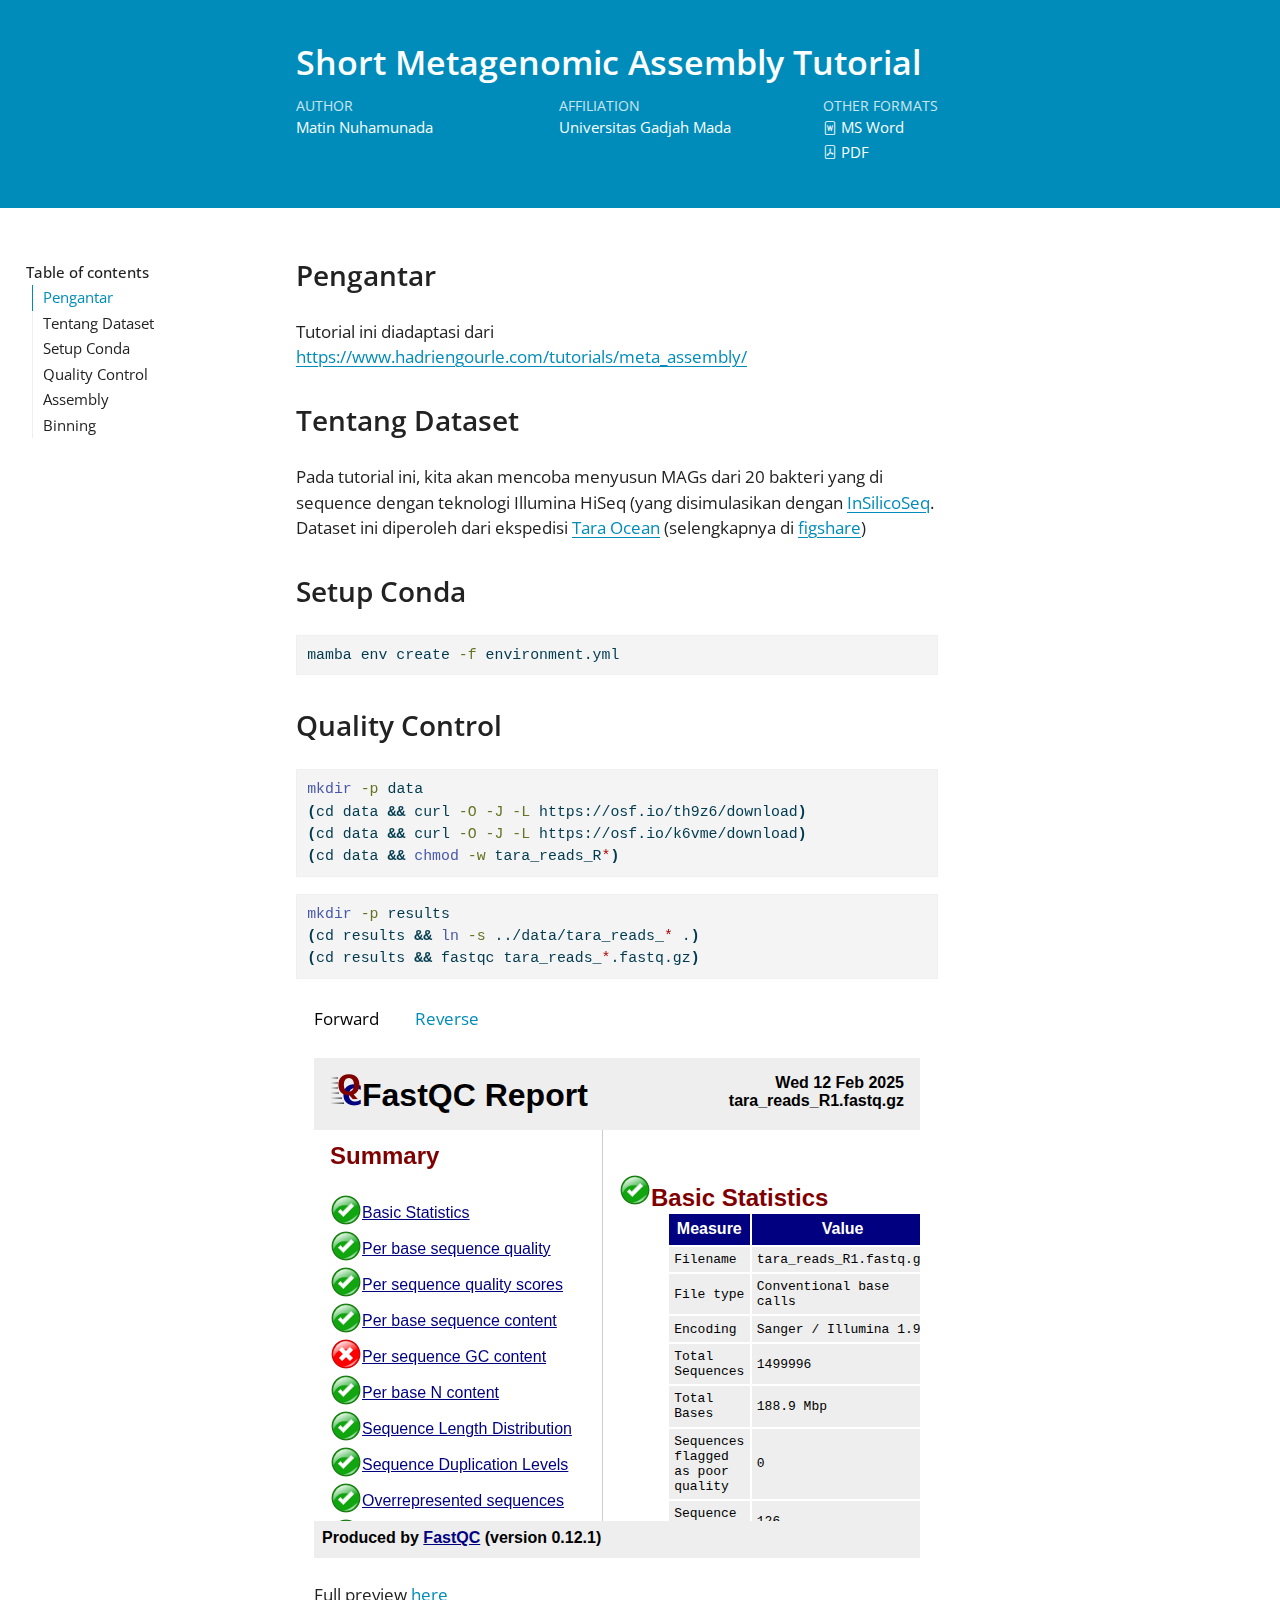
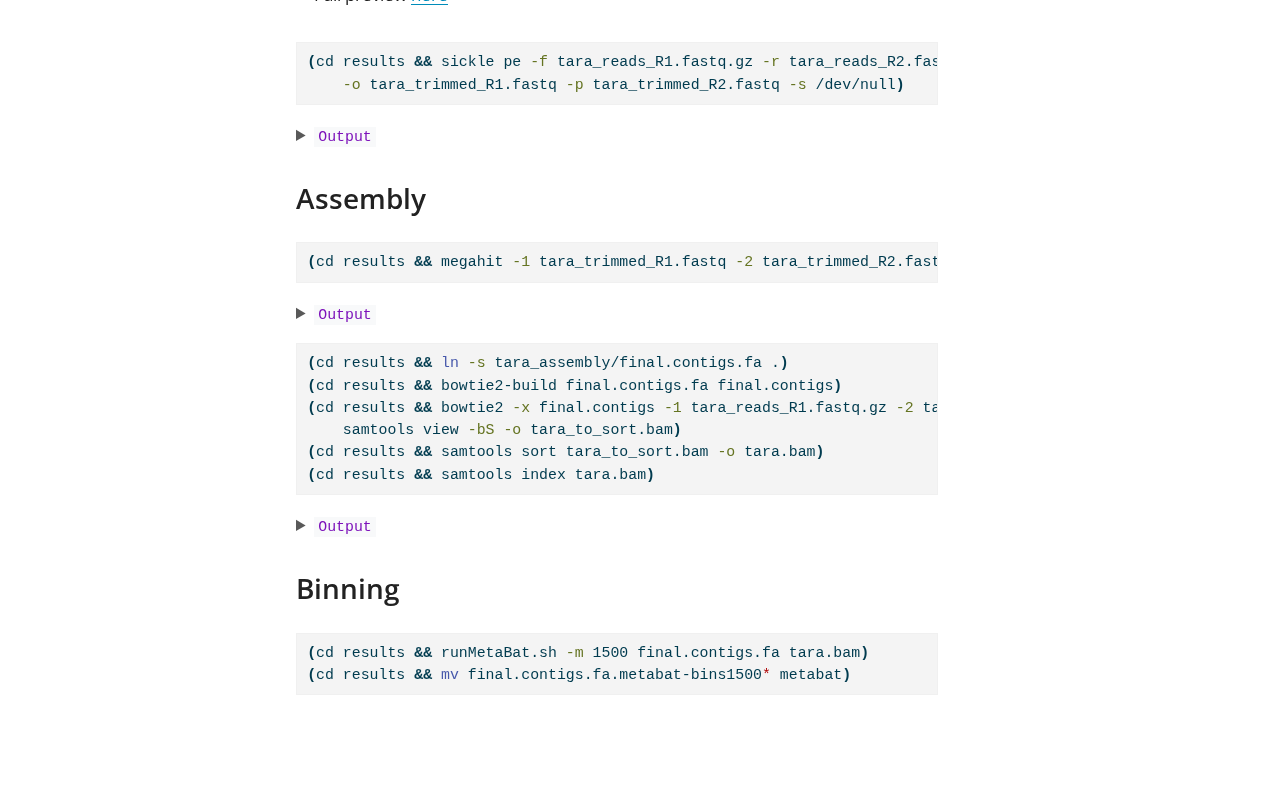
==== index.html @ b012da11 "Built site for gh-pages" ====
<!DOCTYPE html>
<html xmlns="http://www.w3.org/1999/xhtml" lang="en" xml:lang="en"><head>

<meta charset="utf-8">
<meta name="generator" content="quarto-1.6.40">

<meta name="viewport" content="width=device-width, initial-scale=1.0, user-scalable=yes">


<title>Short Metagenomic Assembly Tutorial</title>
<style>
code{white-space: pre-wrap;}
span.smallcaps{font-variant: small-caps;}
div.columns{display: flex; gap: min(4vw, 1.5em);}
div.column{flex: auto; overflow-x: auto;}
div.hanging-indent{margin-left: 1.5em; text-indent: -1.5em;}
ul.task-list{list-style: none;}
ul.task-list li input[type="checkbox"] {
  width: 0.8em;
  margin: 0 0.8em 0.2em -1em; /* quarto-specific, see https://github.com/quarto-dev/quarto-cli/issues/4556 */ 
  vertical-align: middle;
}
/* CSS for syntax highlighting */
pre > code.sourceCode { white-space: pre; position: relative; }
pre > code.sourceCode > span { line-height: 1.25; }
pre > code.sourceCode > span:empty { height: 1.2em; }
.sourceCode { overflow: visible; }
code.sourceCode > span { color: inherit; text-decoration: inherit; }
div.sourceCode { margin: 1em 0; }
pre.sourceCode { margin: 0; }
@media screen {
div.sourceCode { overflow: auto; }
}
@media print {
pre > code.sourceCode { white-space: pre-wrap; }
pre > code.sourceCode > span { display: inline-block; text-indent: -5em; padding-left: 5em; }
}
pre.numberSource code
  { counter-reset: source-line 0; }
pre.numberSource code > span
  { position: relative; left: -4em; counter-increment: source-line; }
pre.numberSource code > span > a:first-child::before
  { content: counter(source-line);
    position: relative; left: -1em; text-align: right; vertical-align: baseline;
    border: none; display: inline-block;
    -webkit-touch-callout: none; -webkit-user-select: none;
    -khtml-user-select: none; -moz-user-select: none;
    -ms-user-select: none; user-select: none;
    padding: 0 4px; width: 4em;
  }
pre.numberSource { margin-left: 3em;  padding-left: 4px; }
div.sourceCode
  {   }
@media screen {
pre > code.sourceCode > span > a:first-child::before { text-decoration: underline; }
}
</style>


<script src="site_libs/clipboard/clipboard.min.js"></script>
<script src="site_libs/quarto-html/quarto.js"></script>
<script src="site_libs/quarto-html/popper.min.js"></script>
<script src="site_libs/quarto-html/tippy.umd.min.js"></script>
<script src="site_libs/quarto-html/anchor.min.js"></script>
<link href="site_libs/quarto-html/tippy.css" rel="stylesheet">
<link href="site_libs/quarto-html/quarto-syntax-highlighting-549806ee2085284f45b00abea8c6df48.css" rel="stylesheet" id="quarto-text-highlighting-styles">
<script src="site_libs/bootstrap/bootstrap.min.js"></script>
<link href="site_libs/bootstrap/bootstrap-icons.css" rel="stylesheet">
<link href="site_libs/bootstrap/bootstrap-add225cfb01ed150e56605abbaad6ca1.min.css" rel="stylesheet" append-hash="true" id="quarto-bootstrap" data-mode="light">
<script async="" src="https://hypothes.is/embed.js"></script>
<script>
  window.document.addEventListener("DOMContentLoaded", function (_event) {
    document.body.classList.add('hypothesis-enabled');
  });
</script>


<meta name="citation_title" content="Short Metagenomic Assembly Tutorial">
<meta name="citation_author" content="Matin Nuhamunada">
<meta name="citation_language" content="en">
</head>

<body>

<header id="title-block-header" class="quarto-title-block default toc-left page-columns page-full">
  <div class="quarto-title-banner page-columns page-full">
    <div class="quarto-title column-body">
      <h1 class="title">Short Metagenomic Assembly Tutorial</h1>
          </div>

    
    <div class="quarto-title-meta-container">
      <div class="quarto-title-meta-column-start">
            <div class="quarto-title-meta-author">
          <div class="quarto-title-meta-heading">Author</div>
          <div class="quarto-title-meta-heading">Affiliation</div>
          
                <div class="quarto-title-meta-contents">
            <p class="author">Matin Nuhamunada </p>
          </div>
                <div class="quarto-title-meta-contents">
                    <p class="affiliation">
                        Universitas Gadjah Mada
                      </p>
                  </div>
                    </div>
        
        <div class="quarto-title-meta">

                      
          
                
              </div>
      </div>
      <div class="quarto-title-meta-column-end quarto-other-formats-target">
      <div class="quarto-alternate-formats"><div class="quarto-title-meta-heading">Other Formats</div><div class="quarto-title-meta-contents"><p><a href="index.docx"><i class="bi bi-file-word"></i>MS Word</a></p></div><div class="quarto-title-meta-contents"><p><a href="index.pdf"><i class="bi bi-file-pdf"></i>PDF</a></p></div></div></div>
    </div>



    <div class="quarto-other-links-text-target">
    </div>  </div>
</header><div id="quarto-content" class="page-columns page-rows-contents page-layout-article toc-left">
<div id="quarto-sidebar-toc-left" class="sidebar toc-left">
  <nav id="TOC" role="doc-toc" class="toc-active">
    <h2 id="toc-title">Table of contents</h2>
   
  <ul>
  <li><a href="#pengantar" id="toc-pengantar" class="nav-link active" data-scroll-target="#pengantar">Pengantar</a></li>
  <li><a href="#tentang-dataset" id="toc-tentang-dataset" class="nav-link" data-scroll-target="#tentang-dataset">Tentang Dataset</a></li>
  <li><a href="#setup-conda" id="toc-setup-conda" class="nav-link" data-scroll-target="#setup-conda">Setup Conda</a></li>
  <li><a href="#quality-control" id="toc-quality-control" class="nav-link" data-scroll-target="#quality-control">Quality Control</a></li>
  <li><a href="#assembly" id="toc-assembly" class="nav-link" data-scroll-target="#assembly">Assembly</a></li>
  <li><a href="#binning" id="toc-binning" class="nav-link" data-scroll-target="#binning">Binning</a></li>
  </ul>
</nav>
</div>
<div id="quarto-margin-sidebar" class="sidebar margin-sidebar zindex-bottom">
</div>
<main class="content quarto-banner-title-block" id="quarto-document-content">



  


<section id="pengantar" class="level2">
<h2 class="anchored" data-anchor-id="pengantar">Pengantar</h2>
<p>Tutorial ini diadaptasi dari <a href="https://www.hadriengourle.com/tutorials/meta_assembly/">https://www.hadriengourle.com/tutorials/meta_assembly/</a></p>
</section>
<section id="tentang-dataset" class="level2">
<h2 class="anchored" data-anchor-id="tentang-dataset">Tentang Dataset</h2>
<p>Pada tutorial ini, kita akan mencoba menyusun MAGs dari 20 bakteri yang di sequence dengan teknologi Illumina HiSeq (yang disimulasikan dengan <a href="http://insilicoseq.readthedocs.io/">InSilicoSeq</a>. Dataset ini diperoleh dari ekspedisi <a href="http://ocean-microbiome.embl.de/companion.html">Tara Ocean</a> (selengkapnya di <a href="https://figshare.com/articles/TARA-NON-REDUNDANT-MAGs/4902923/1">figshare</a>)</p>
</section>
<section id="setup-conda" class="level2">
<h2 class="anchored" data-anchor-id="setup-conda">Setup Conda</h2>
<div class="sourceCode" id="cb1"><pre class="sourceCode bash code-with-copy"><code class="sourceCode bash"><span id="cb1-1"><a href="#cb1-1" aria-hidden="true" tabindex="-1"></a><span class="ex">mamba</span> env create <span class="at">-f</span> environment.yml</span></code><button title="Copy to Clipboard" class="code-copy-button"><i class="bi"></i></button></pre></div>
</section>
<section id="quality-control" class="level2">
<h2 class="anchored" data-anchor-id="quality-control">Quality Control</h2>
<div class="sourceCode" id="cb2"><pre class="sourceCode bash code-with-copy"><code class="sourceCode bash"><span id="cb2-1"><a href="#cb2-1" aria-hidden="true" tabindex="-1"></a><span class="fu">mkdir</span> <span class="at">-p</span> data</span>
<span id="cb2-2"><a href="#cb2-2" aria-hidden="true" tabindex="-1"></a><span class="kw">(</span><span class="bu">cd</span> data <span class="kw">&amp;&amp;</span> <span class="ex">curl</span> <span class="at">-O</span> <span class="at">-J</span> <span class="at">-L</span> https://osf.io/th9z6/download<span class="kw">)</span></span>
<span id="cb2-3"><a href="#cb2-3" aria-hidden="true" tabindex="-1"></a><span class="kw">(</span><span class="bu">cd</span> data <span class="kw">&amp;&amp;</span> <span class="ex">curl</span> <span class="at">-O</span> <span class="at">-J</span> <span class="at">-L</span> https://osf.io/k6vme/download<span class="kw">)</span></span>
<span id="cb2-4"><a href="#cb2-4" aria-hidden="true" tabindex="-1"></a><span class="kw">(</span><span class="bu">cd</span> data <span class="kw">&amp;&amp;</span> <span class="fu">chmod</span> <span class="at">-w</span> tara_reads_R<span class="pp">*</span><span class="kw">)</span></span></code><button title="Copy to Clipboard" class="code-copy-button"><i class="bi"></i></button></pre></div>
<div class="sourceCode" id="cb3"><pre class="sourceCode bash code-with-copy"><code class="sourceCode bash"><span id="cb3-1"><a href="#cb3-1" aria-hidden="true" tabindex="-1"></a><span class="fu">mkdir</span> <span class="at">-p</span> results</span>
<span id="cb3-2"><a href="#cb3-2" aria-hidden="true" tabindex="-1"></a><span class="kw">(</span><span class="bu">cd</span> results <span class="kw">&amp;&amp;</span> <span class="fu">ln</span> <span class="at">-s</span> ../data/tara_reads_<span class="pp">*</span> .<span class="kw">)</span></span>
<span id="cb3-3"><a href="#cb3-3" aria-hidden="true" tabindex="-1"></a><span class="kw">(</span><span class="bu">cd</span> results <span class="kw">&amp;&amp;</span> <span class="ex">fastqc</span> tara_reads_<span class="pp">*</span>.fastq.gz<span class="kw">)</span></span></code><button title="Copy to Clipboard" class="code-copy-button"><i class="bi"></i></button></pre></div>
<div class="tabset-margin-container"></div><div class="panel-tabset">
<ul class="nav nav-tabs" role="tablist"><li class="nav-item" role="presentation"><a class="nav-link active" id="tabset-1-1-tab" data-bs-toggle="tab" data-bs-target="#tabset-1-1" role="tab" aria-controls="tabset-1-1" aria-selected="true" href="">Forward</a></li><li class="nav-item" role="presentation"><a class="nav-link" id="tabset-1-2-tab" data-bs-toggle="tab" data-bs-target="#tabset-1-2" role="tab" aria-controls="tabset-1-2" aria-selected="false" href="">Reverse</a></li></ul>
<div class="tab-content">
<div id="tabset-1-1" class="tab-pane active" role="tabpanel" aria-labelledby="tabset-1-1-tab">
<iframe src="results/tara_reads_R1_fastqc.html" width="100%" height="500px">
</iframe>
<p>Full preview <a href="results/tara_reads_R1_fastqc.html" target="_blank">here</a></p>
</div>
<div id="tabset-1-2" class="tab-pane" role="tabpanel" aria-labelledby="tabset-1-2-tab">
<iframe src="results/tara_reads_R2_fastqc.html" width="100%" height="500px">
</iframe>
<p>Full preview <a href="results/tara_reads_R2_fastqc.html" target="_blank">here</a></p>
</div>
</div>
</div>
<div class="sourceCode" id="cb4"><pre class="sourceCode bash code-with-copy"><code class="sourceCode bash"><span id="cb4-1"><a href="#cb4-1" aria-hidden="true" tabindex="-1"></a><span class="kw">(</span><span class="bu">cd</span> results <span class="kw">&amp;&amp;</span> <span class="ex">sickle</span> pe <span class="at">-f</span> tara_reads_R1.fastq.gz <span class="at">-r</span> tara_reads_R2.fastq.gz <span class="at">-t</span> sanger <span class="dt">\</span></span>
<span id="cb4-2"><a href="#cb4-2" aria-hidden="true" tabindex="-1"></a>    <span class="at">-o</span> tara_trimmed_R1.fastq <span class="at">-p</span> tara_trimmed_R2.fastq <span class="at">-s</span> /dev/null<span class="kw">)</span></span></code><button title="Copy to Clipboard" class="code-copy-button"><i class="bi"></i></button></pre></div>
<details>
<summary>
<code>Output</code>
</summary>
<div class="sourceCode" id="cb5"><pre class="sourceCode bash code-with-copy"><code class="sourceCode bash"><span id="cb5-1"><a href="#cb5-1" aria-hidden="true" tabindex="-1"></a><span class="ex">FastQ</span> paired records kept: 2995072 <span class="er">(</span><span class="ex">1497536</span> pairs<span class="kw">)</span></span>
<span id="cb5-2"><a href="#cb5-2" aria-hidden="true" tabindex="-1"></a><span class="ex">FastQ</span> single records kept: 2460 <span class="er">(</span><span class="ex">from</span> PE1: 2366, from PE2: 94<span class="kw">)</span></span>
<span id="cb5-3"><a href="#cb5-3" aria-hidden="true" tabindex="-1"></a><span class="ex">FastQ</span> paired records discarded: 0 <span class="er">(</span><span class="ex">0</span> pairs<span class="kw">)</span></span>
<span id="cb5-4"><a href="#cb5-4" aria-hidden="true" tabindex="-1"></a><span class="ex">FastQ</span> single records discarded: 2460 <span class="er">(</span><span class="ex">from</span> PE1: 94, from PE2: 2366<span class="kw">)</span></span></code><button title="Copy to Clipboard" class="code-copy-button"><i class="bi"></i></button></pre></div>
</details>
</section>
<section id="assembly" class="level2">
<h2 class="anchored" data-anchor-id="assembly">Assembly</h2>
<div class="sourceCode" id="cb6"><pre class="sourceCode bash code-with-copy"><code class="sourceCode bash"><span id="cb6-1"><a href="#cb6-1" aria-hidden="true" tabindex="-1"></a><span class="kw">(</span><span class="bu">cd</span> results <span class="kw">&amp;&amp;</span> <span class="ex">megahit</span> <span class="at">-1</span> tara_trimmed_R1.fastq <span class="at">-2</span> tara_trimmed_R2.fastq <span class="at">-o</span> tara_assembly<span class="kw">)</span></span></code><button title="Copy to Clipboard" class="code-copy-button"><i class="bi"></i></button></pre></div>
<details>
<summary>
<code>Output</code>
</summary>
<div class="sourceCode" id="cb7"><pre class="sourceCode bash code-with-copy"><code class="sourceCode bash"><span id="cb7-1"><a href="#cb7-1" aria-hidden="true" tabindex="-1"></a><span class="ex">2025-02-12</span> 22:45:50 <span class="at">-</span> MEGAHIT v1.2.9</span>
<span id="cb7-2"><a href="#cb7-2" aria-hidden="true" tabindex="-1"></a><span class="ex">2025-02-12</span> 22:45:50 <span class="at">-</span> Using megahit_core with POPCNT and BMI2 support</span>
<span id="cb7-3"><a href="#cb7-3" aria-hidden="true" tabindex="-1"></a><span class="ex">2025-02-12</span> 22:45:50 <span class="at">-</span> Convert reads to binary library</span>
<span id="cb7-4"><a href="#cb7-4" aria-hidden="true" tabindex="-1"></a><span class="ex">2025-02-12</span> 22:45:51 <span class="at">-</span> b<span class="st">'INFO  sequence/io/sequence_lib.cpp  :   75 - Lib 0 (/home/matinnu/courses/short_read_metagenomics_tutorial/results/tara_trimmed_R1.fastq,/home/matinnu/courses/short_read_metagenomics_tutorial/results/tara_trimmed_R2.fastq): pe, 2995072 reads, 126 max length'</span></span>
<span id="cb7-5"><a href="#cb7-5" aria-hidden="true" tabindex="-1"></a><span class="ex">2025-02-12</span> 22:45:51 <span class="at">-</span> b<span class="st">'INFO  utils/utils.h                 :  152 - Real: 1.0162\tuser: 0.7983\tsys: 0.3193\tmaxrss: 184692'</span></span>
<span id="cb7-6"><a href="#cb7-6" aria-hidden="true" tabindex="-1"></a><span class="ex">2025-02-12</span> 22:45:51 <span class="at">-</span> k-max reset to: 141 </span>
<span id="cb7-7"><a href="#cb7-7" aria-hidden="true" tabindex="-1"></a><span class="ex">2025-02-12</span> 22:45:51 <span class="at">-</span> Start assembly. Number of CPU threads 22 </span>
<span id="cb7-8"><a href="#cb7-8" aria-hidden="true" tabindex="-1"></a><span class="ex">2025-02-12</span> 22:45:51 <span class="at">-</span> k list: 21,29,39,59,79,99,119,141 </span>
<span id="cb7-9"><a href="#cb7-9" aria-hidden="true" tabindex="-1"></a><span class="ex">2025-02-12</span> 22:45:51 <span class="at">-</span> Memory used: 15093769420</span>
<span id="cb7-10"><a href="#cb7-10" aria-hidden="true" tabindex="-1"></a><span class="ex">2025-02-12</span> 22:45:51 <span class="at">-</span> Extract solid <span class="er">(</span><span class="ex">k+1</span><span class="kw">)</span><span class="ex">-mers</span> for k = 21 </span>
<span id="cb7-11"><a href="#cb7-11" aria-hidden="true" tabindex="-1"></a><span class="ex">2025-02-12</span> 22:46:11 <span class="at">-</span> Build graph for k = 21 </span>
<span id="cb7-12"><a href="#cb7-12" aria-hidden="true" tabindex="-1"></a><span class="ex">2025-02-12</span> 22:46:17 <span class="at">-</span> Assemble contigs from SdBG for k = 21</span>
<span id="cb7-13"><a href="#cb7-13" aria-hidden="true" tabindex="-1"></a><span class="ex">2025-02-12</span> 22:46:35 <span class="at">-</span> Local assembly for k = 21</span>
<span id="cb7-14"><a href="#cb7-14" aria-hidden="true" tabindex="-1"></a><span class="ex">2025-02-12</span> 22:46:53 <span class="at">-</span> Extract iterative edges from k = 21 to 29 </span>
<span id="cb7-15"><a href="#cb7-15" aria-hidden="true" tabindex="-1"></a><span class="ex">2025-02-12</span> 22:46:55 <span class="at">-</span> Build graph for k = 29 </span>
<span id="cb7-16"><a href="#cb7-16" aria-hidden="true" tabindex="-1"></a><span class="ex">2025-02-12</span> 22:46:59 <span class="at">-</span> Assemble contigs from SdBG for k = 29</span>
<span id="cb7-17"><a href="#cb7-17" aria-hidden="true" tabindex="-1"></a><span class="ex">2025-02-12</span> 22:47:17 <span class="at">-</span> Local assembly for k = 29</span>
<span id="cb7-18"><a href="#cb7-18" aria-hidden="true" tabindex="-1"></a><span class="ex">2025-02-12</span> 22:47:30 <span class="at">-</span> Extract iterative edges from k = 29 to 39 </span>
<span id="cb7-19"><a href="#cb7-19" aria-hidden="true" tabindex="-1"></a><span class="ex">2025-02-12</span> 22:47:32 <span class="at">-</span> Build graph for k = 39 </span>
<span id="cb7-20"><a href="#cb7-20" aria-hidden="true" tabindex="-1"></a><span class="ex">2025-02-12</span> 22:47:36 <span class="at">-</span> Assemble contigs from SdBG for k = 39</span>
<span id="cb7-21"><a href="#cb7-21" aria-hidden="true" tabindex="-1"></a><span class="ex">2025-02-12</span> 22:47:55 <span class="at">-</span> Local assembly for k = 39</span>
<span id="cb7-22"><a href="#cb7-22" aria-hidden="true" tabindex="-1"></a><span class="ex">2025-02-12</span> 22:48:14 <span class="at">-</span> Extract iterative edges from k = 39 to 59 </span>
<span id="cb7-23"><a href="#cb7-23" aria-hidden="true" tabindex="-1"></a><span class="ex">2025-02-12</span> 22:48:17 <span class="at">-</span> Build graph for k = 59 </span>
<span id="cb7-24"><a href="#cb7-24" aria-hidden="true" tabindex="-1"></a><span class="ex">2025-02-12</span> 22:48:22 <span class="at">-</span> Assemble contigs from SdBG for k = 59</span>
<span id="cb7-25"><a href="#cb7-25" aria-hidden="true" tabindex="-1"></a><span class="ex">2025-02-12</span> 22:48:40 <span class="at">-</span> Local assembly for k = 59</span>
<span id="cb7-26"><a href="#cb7-26" aria-hidden="true" tabindex="-1"></a><span class="ex">2025-02-12</span> 22:49:03 <span class="at">-</span> Extract iterative edges from k = 59 to 79 </span>
<span id="cb7-27"><a href="#cb7-27" aria-hidden="true" tabindex="-1"></a><span class="ex">2025-02-12</span> 22:49:05 <span class="at">-</span> Build graph for k = 79 </span>
<span id="cb7-28"><a href="#cb7-28" aria-hidden="true" tabindex="-1"></a><span class="ex">2025-02-12</span> 22:49:09 <span class="at">-</span> Assemble contigs from SdBG for k = 79</span>
<span id="cb7-29"><a href="#cb7-29" aria-hidden="true" tabindex="-1"></a><span class="ex">2025-02-12</span> 22:49:28 <span class="at">-</span> Local assembly for k = 79</span>
<span id="cb7-30"><a href="#cb7-30" aria-hidden="true" tabindex="-1"></a><span class="ex">2025-02-12</span> 22:49:50 <span class="at">-</span> Extract iterative edges from k = 79 to 99 </span>
<span id="cb7-31"><a href="#cb7-31" aria-hidden="true" tabindex="-1"></a><span class="ex">2025-02-12</span> 22:49:52 <span class="at">-</span> Build graph for k = 99 </span>
<span id="cb7-32"><a href="#cb7-32" aria-hidden="true" tabindex="-1"></a><span class="ex">2025-02-12</span> 22:49:56 <span class="at">-</span> Assemble contigs from SdBG for k = 99</span>
<span id="cb7-33"><a href="#cb7-33" aria-hidden="true" tabindex="-1"></a><span class="ex">2025-02-12</span> 22:50:15 <span class="at">-</span> Local assembly for k = 99</span>
<span id="cb7-34"><a href="#cb7-34" aria-hidden="true" tabindex="-1"></a><span class="ex">2025-02-12</span> 22:50:42 <span class="at">-</span> Extract iterative edges from k = 99 to 119 </span>
<span id="cb7-35"><a href="#cb7-35" aria-hidden="true" tabindex="-1"></a><span class="ex">2025-02-12</span> 22:50:44 <span class="at">-</span> Build graph for k = 119 </span>
<span id="cb7-36"><a href="#cb7-36" aria-hidden="true" tabindex="-1"></a><span class="ex">2025-02-12</span> 22:50:48 <span class="at">-</span> Assemble contigs from SdBG for k = 119</span>
<span id="cb7-37"><a href="#cb7-37" aria-hidden="true" tabindex="-1"></a><span class="ex">2025-02-12</span> 22:51:09 <span class="at">-</span> Local assembly for k = 119</span>
<span id="cb7-38"><a href="#cb7-38" aria-hidden="true" tabindex="-1"></a><span class="ex">2025-02-12</span> 22:51:30 <span class="at">-</span> Extract iterative edges from k = 119 to 141 </span>
<span id="cb7-39"><a href="#cb7-39" aria-hidden="true" tabindex="-1"></a><span class="ex">2025-02-12</span> 22:51:30 <span class="at">-</span> Build graph for k = 141 </span>
<span id="cb7-40"><a href="#cb7-40" aria-hidden="true" tabindex="-1"></a><span class="ex">2025-02-12</span> 22:51:34 <span class="at">-</span> Assemble contigs from SdBG for k = 141</span>
<span id="cb7-41"><a href="#cb7-41" aria-hidden="true" tabindex="-1"></a><span class="ex">2025-02-12</span> 22:51:49 <span class="at">-</span> Merging to output final contigs </span>
<span id="cb7-42"><a href="#cb7-42" aria-hidden="true" tabindex="-1"></a><span class="ex">2025-02-12</span> 22:51:49 <span class="at">-</span> 5826 contigs, total 23054620 bp, min 215 bp, max 2448145 bp, avg 3957 bp, N50 21953 bp</span>
<span id="cb7-43"><a href="#cb7-43" aria-hidden="true" tabindex="-1"></a><span class="ex">2025-02-12</span> 22:51:49 <span class="at">-</span> ALL DONE. Time elapsed: 35</span></code><button title="Copy to Clipboard" class="code-copy-button"><i class="bi"></i></button></pre></div>
</details>
<div class="sourceCode" id="cb8"><pre class="sourceCode bash code-with-copy"><code class="sourceCode bash"><span id="cb8-1"><a href="#cb8-1" aria-hidden="true" tabindex="-1"></a><span class="kw">(</span><span class="bu">cd</span> results <span class="kw">&amp;&amp;</span> <span class="fu">ln</span> <span class="at">-s</span> tara_assembly/final.contigs.fa .<span class="kw">)</span></span>
<span id="cb8-2"><a href="#cb8-2" aria-hidden="true" tabindex="-1"></a><span class="kw">(</span><span class="bu">cd</span> results <span class="kw">&amp;&amp;</span> <span class="ex">bowtie2-build</span> final.contigs.fa final.contigs<span class="kw">)</span></span>
<span id="cb8-3"><a href="#cb8-3" aria-hidden="true" tabindex="-1"></a><span class="kw">(</span><span class="bu">cd</span> results <span class="kw">&amp;&amp;</span> <span class="ex">bowtie2</span> <span class="at">-x</span> final.contigs <span class="at">-1</span> tara_reads_R1.fastq.gz <span class="at">-2</span> tara_reads_R2.fastq.gz <span class="kw">|</span> <span class="dt">\</span></span>
<span id="cb8-4"><a href="#cb8-4" aria-hidden="true" tabindex="-1"></a>    <span class="ex">samtools</span> view <span class="at">-bS</span> <span class="at">-o</span> tara_to_sort.bam<span class="kw">)</span></span>
<span id="cb8-5"><a href="#cb8-5" aria-hidden="true" tabindex="-1"></a><span class="kw">(</span><span class="bu">cd</span> results <span class="kw">&amp;&amp;</span> <span class="ex">samtools</span> sort tara_to_sort.bam <span class="at">-o</span> tara.bam<span class="kw">)</span></span>
<span id="cb8-6"><a href="#cb8-6" aria-hidden="true" tabindex="-1"></a><span class="kw">(</span><span class="bu">cd</span> results <span class="kw">&amp;&amp;</span> <span class="ex">samtools</span> index tara.bam<span class="kw">)</span></span></code><button title="Copy to Clipboard" class="code-copy-button"><i class="bi"></i></button></pre></div>
<details>
<summary>
<code>Output</code>
</summary>
<div class="sourceCode" id="cb9"><pre class="sourceCode bash code-with-copy"><code class="sourceCode bash"><span id="cb9-1"><a href="#cb9-1" aria-hidden="true" tabindex="-1"></a><span class="ex">Settings:</span></span>
<span id="cb9-2"><a href="#cb9-2" aria-hidden="true" tabindex="-1"></a>  <span class="ex">Output</span> files: <span class="st">"final.contigs.*.bt2"</span></span>
<span id="cb9-3"><a href="#cb9-3" aria-hidden="true" tabindex="-1"></a>  <span class="ex">Line</span> rate: 6 <span class="er">(</span><span class="ex">line</span> is 64 bytes<span class="kw">)</span></span>
<span id="cb9-4"><a href="#cb9-4" aria-hidden="true" tabindex="-1"></a>  <span class="ex">Lines</span> per side: 1 <span class="er">(</span><span class="ex">side</span> is 64 bytes<span class="kw">)</span></span>
<span id="cb9-5"><a href="#cb9-5" aria-hidden="true" tabindex="-1"></a>  <span class="ex">Offset</span> rate: 4 <span class="er">(</span><span class="ex">one</span> in 16<span class="kw">)</span></span>
<span id="cb9-6"><a href="#cb9-6" aria-hidden="true" tabindex="-1"></a>  <span class="ex">FTable</span> chars: 10</span>
<span id="cb9-7"><a href="#cb9-7" aria-hidden="true" tabindex="-1"></a>  <span class="ex">Strings:</span> unpacked</span>
<span id="cb9-8"><a href="#cb9-8" aria-hidden="true" tabindex="-1"></a>  <span class="ex">Max</span> bucket size: default</span>
<span id="cb9-9"><a href="#cb9-9" aria-hidden="true" tabindex="-1"></a>  <span class="ex">Max</span> bucket size, sqrt multiplier: default</span>
<span id="cb9-10"><a href="#cb9-10" aria-hidden="true" tabindex="-1"></a>  <span class="ex">Max</span> bucket size, len divisor: 4</span>
<span id="cb9-11"><a href="#cb9-11" aria-hidden="true" tabindex="-1"></a>  <span class="ex">Difference-cover</span> sample period: 1024</span>
<span id="cb9-12"><a href="#cb9-12" aria-hidden="true" tabindex="-1"></a>  <span class="ex">Endianness:</span> little</span>
<span id="cb9-13"><a href="#cb9-13" aria-hidden="true" tabindex="-1"></a>  <span class="ex">Actual</span> local endianness: little</span>
<span id="cb9-14"><a href="#cb9-14" aria-hidden="true" tabindex="-1"></a>  <span class="ex">Sanity</span> checking: disabled</span>
<span id="cb9-15"><a href="#cb9-15" aria-hidden="true" tabindex="-1"></a>  <span class="ex">Assertions:</span> disabled</span>
<span id="cb9-16"><a href="#cb9-16" aria-hidden="true" tabindex="-1"></a>  <span class="ex">Random</span> seed: 0</span>
<span id="cb9-17"><a href="#cb9-17" aria-hidden="true" tabindex="-1"></a>  <span class="ex">Sizeofs:</span> void<span class="pp">*</span>:8, int:4, long:8, size_t:8</span>
<span id="cb9-18"><a href="#cb9-18" aria-hidden="true" tabindex="-1"></a><span class="ex">Input</span> files DNA, FASTA:</span>
<span id="cb9-19"><a href="#cb9-19" aria-hidden="true" tabindex="-1"></a>  <span class="ex">final.contigs.fa</span></span>
<span id="cb9-20"><a href="#cb9-20" aria-hidden="true" tabindex="-1"></a><span class="ex">Building</span> a SMALL index</span>
<span id="cb9-21"><a href="#cb9-21" aria-hidden="true" tabindex="-1"></a><span class="ex">Reading</span> reference sizes</span>
<span id="cb9-22"><a href="#cb9-22" aria-hidden="true" tabindex="-1"></a>  <span class="ex">Time</span> reading reference sizes: 00:00:00</span>
<span id="cb9-23"><a href="#cb9-23" aria-hidden="true" tabindex="-1"></a><span class="ex">Calculating</span> joined length</span>
<span id="cb9-24"><a href="#cb9-24" aria-hidden="true" tabindex="-1"></a><span class="ex">Writing</span> header</span>
<span id="cb9-25"><a href="#cb9-25" aria-hidden="true" tabindex="-1"></a><span class="ex">Reserving</span> space for joined string</span>
<span id="cb9-26"><a href="#cb9-26" aria-hidden="true" tabindex="-1"></a><span class="ex">Joining</span> reference sequences</span>
<span id="cb9-27"><a href="#cb9-27" aria-hidden="true" tabindex="-1"></a>  <span class="ex">Time</span> to join reference sequences: 00:00:00</span>
<span id="cb9-28"><a href="#cb9-28" aria-hidden="true" tabindex="-1"></a><span class="ex">bmax</span> according to bmaxDivN setting: 5763655</span>
<span id="cb9-29"><a href="#cb9-29" aria-hidden="true" tabindex="-1"></a><span class="ex">Using</span> parameters <span class="at">--bmax</span> 4322742 <span class="at">--dcv</span> 1024</span>
<span id="cb9-30"><a href="#cb9-30" aria-hidden="true" tabindex="-1"></a>  <span class="ex">Doing</span> ahead-of-time memory usage test</span>
<span id="cb9-31"><a href="#cb9-31" aria-hidden="true" tabindex="-1"></a>  <span class="ex">Passed!</span>  Constructing with these parameters: <span class="at">--bmax</span> 4322742 <span class="at">--dcv</span> 1024</span>
<span id="cb9-32"><a href="#cb9-32" aria-hidden="true" tabindex="-1"></a><span class="ex">Constructing</span> suffix-array element generator</span>
<span id="cb9-33"><a href="#cb9-33" aria-hidden="true" tabindex="-1"></a><span class="ex">Building</span> DifferenceCoverSample</span>
<span id="cb9-34"><a href="#cb9-34" aria-hidden="true" tabindex="-1"></a>  <span class="ex">Building</span> sPrime</span>
<span id="cb9-35"><a href="#cb9-35" aria-hidden="true" tabindex="-1"></a>  <span class="ex">Building</span> sPrimeOrder</span>
<span id="cb9-36"><a href="#cb9-36" aria-hidden="true" tabindex="-1"></a>  <span class="ex">V-Sorting</span> samples</span>
<span id="cb9-37"><a href="#cb9-37" aria-hidden="true" tabindex="-1"></a>  <span class="ex">V-Sorting</span> samples time: 00:00:00</span>
<span id="cb9-38"><a href="#cb9-38" aria-hidden="true" tabindex="-1"></a>  <span class="ex">Allocating</span> rank array</span>
<span id="cb9-39"><a href="#cb9-39" aria-hidden="true" tabindex="-1"></a>  <span class="ex">Ranking</span> v-sort output</span>
<span id="cb9-40"><a href="#cb9-40" aria-hidden="true" tabindex="-1"></a>  <span class="ex">Ranking</span> v-sort output time: 00:00:00</span>
<span id="cb9-41"><a href="#cb9-41" aria-hidden="true" tabindex="-1"></a>  <span class="ex">Invoking</span> Larsson-Sadakane on ranks</span>
<span id="cb9-42"><a href="#cb9-42" aria-hidden="true" tabindex="-1"></a>  <span class="ex">Invoking</span> Larsson-Sadakane on ranks time: 00:00:01</span>
<span id="cb9-43"><a href="#cb9-43" aria-hidden="true" tabindex="-1"></a>  <span class="ex">Sanity-checking</span> and returning</span>
<span id="cb9-44"><a href="#cb9-44" aria-hidden="true" tabindex="-1"></a><span class="ex">Building</span> samples</span>
<span id="cb9-45"><a href="#cb9-45" aria-hidden="true" tabindex="-1"></a><span class="ex">Reserving</span> space for 12 sample suffixes</span>
<span id="cb9-46"><a href="#cb9-46" aria-hidden="true" tabindex="-1"></a><span class="ex">Generating</span> random suffixes</span>
<span id="cb9-47"><a href="#cb9-47" aria-hidden="true" tabindex="-1"></a><span class="ex">QSorting</span> 12 sample offsets, eliminating duplicates</span>
<span id="cb9-48"><a href="#cb9-48" aria-hidden="true" tabindex="-1"></a><span class="ex">QSorting</span> sample offsets, eliminating duplicates time: 00:00:00</span>
<span id="cb9-49"><a href="#cb9-49" aria-hidden="true" tabindex="-1"></a><span class="ex">Multikey</span> QSorting 12 samples</span>
<span id="cb9-50"><a href="#cb9-50" aria-hidden="true" tabindex="-1"></a>  <span class="kw">(</span><span class="ex">Using</span> difference cover<span class="kw">)</span></span>
<span id="cb9-51"><a href="#cb9-51" aria-hidden="true" tabindex="-1"></a>  <span class="ex">Multikey</span> QSorting samples time: 00:00:00</span>
<span id="cb9-52"><a href="#cb9-52" aria-hidden="true" tabindex="-1"></a><span class="ex">Calculating</span> bucket sizes</span>
<span id="cb9-53"><a href="#cb9-53" aria-hidden="true" tabindex="-1"></a><span class="ex">Splitting</span> and merging</span>
<span id="cb9-54"><a href="#cb9-54" aria-hidden="true" tabindex="-1"></a>  <span class="ex">Splitting</span> and merging time: 00:00:00</span>
<span id="cb9-55"><a href="#cb9-55" aria-hidden="true" tabindex="-1"></a><span class="ex">Split</span> 2, merged 7<span class="kw">;</span> <span class="ex">iterating...</span></span>
<span id="cb9-56"><a href="#cb9-56" aria-hidden="true" tabindex="-1"></a><span class="ex">Splitting</span> and merging</span>
<span id="cb9-57"><a href="#cb9-57" aria-hidden="true" tabindex="-1"></a>  <span class="ex">Splitting</span> and merging time: 00:00:00</span>
<span id="cb9-58"><a href="#cb9-58" aria-hidden="true" tabindex="-1"></a><span class="ex">Split</span> 1, merged 0<span class="kw">;</span> <span class="ex">iterating...</span></span>
<span id="cb9-59"><a href="#cb9-59" aria-hidden="true" tabindex="-1"></a><span class="ex">Splitting</span> and merging</span>
<span id="cb9-60"><a href="#cb9-60" aria-hidden="true" tabindex="-1"></a>  <span class="ex">Splitting</span> and merging time: 00:00:00</span>
<span id="cb9-61"><a href="#cb9-61" aria-hidden="true" tabindex="-1"></a><span class="ex">Split</span> 1, merged 1<span class="kw">;</span> <span class="ex">iterating...</span></span>
<span id="cb9-62"><a href="#cb9-62" aria-hidden="true" tabindex="-1"></a><span class="ex">Splitting</span> and merging</span>
<span id="cb9-63"><a href="#cb9-63" aria-hidden="true" tabindex="-1"></a>  <span class="ex">Splitting</span> and merging time: 00:00:00</span>
<span id="cb9-64"><a href="#cb9-64" aria-hidden="true" tabindex="-1"></a><span class="ex">Avg</span> bucket size: 2.88183e+06 <span class="er">(</span><span class="ex">target:</span> 4322741<span class="kw">)</span></span>
<span id="cb9-65"><a href="#cb9-65" aria-hidden="true" tabindex="-1"></a><span class="ex">Converting</span> suffix-array elements to index image</span>
<span id="cb9-66"><a href="#cb9-66" aria-hidden="true" tabindex="-1"></a><span class="ex">Allocating</span> ftab, absorbFtab</span>
<span id="cb9-67"><a href="#cb9-67" aria-hidden="true" tabindex="-1"></a><span class="ex">Entering</span> Ebwt loop</span>
<span id="cb9-68"><a href="#cb9-68" aria-hidden="true" tabindex="-1"></a><span class="ex">Getting</span> block 1 of 8</span>
<span id="cb9-69"><a href="#cb9-69" aria-hidden="true" tabindex="-1"></a>  <span class="ex">Reserving</span> size <span class="er">(</span><span class="ex">4322742</span><span class="kw">)</span> <span class="cf">for</span> bucket <span class="ex">1</span></span>
<span id="cb9-70"><a href="#cb9-70" aria-hidden="true" tabindex="-1"></a>  <span class="ex">Calculating</span> Z arrays for bucket 1</span>
<span id="cb9-71"><a href="#cb9-71" aria-hidden="true" tabindex="-1"></a>  <span class="ex">Entering</span> block accumulator loop for bucket 1:</span>
<span id="cb9-72"><a href="#cb9-72" aria-hidden="true" tabindex="-1"></a>  <span class="ex">bucket</span> 1: 10%</span>
<span id="cb9-73"><a href="#cb9-73" aria-hidden="true" tabindex="-1"></a>  <span class="ex">bucket</span> 1: 20%</span>
<span id="cb9-74"><a href="#cb9-74" aria-hidden="true" tabindex="-1"></a>  <span class="ex">bucket</span> 1: 30%</span>
<span id="cb9-75"><a href="#cb9-75" aria-hidden="true" tabindex="-1"></a>  <span class="ex">bucket</span> 1: 40%</span>
<span id="cb9-76"><a href="#cb9-76" aria-hidden="true" tabindex="-1"></a>  <span class="ex">bucket</span> 1: 50%</span>
<span id="cb9-77"><a href="#cb9-77" aria-hidden="true" tabindex="-1"></a>  <span class="ex">bucket</span> 1: 60%</span>
<span id="cb9-78"><a href="#cb9-78" aria-hidden="true" tabindex="-1"></a>  <span class="ex">bucket</span> 1: 70%</span>
<span id="cb9-79"><a href="#cb9-79" aria-hidden="true" tabindex="-1"></a>  <span class="ex">bucket</span> 1: 80%</span>
<span id="cb9-80"><a href="#cb9-80" aria-hidden="true" tabindex="-1"></a>  <span class="ex">bucket</span> 1: 90%</span>
<span id="cb9-81"><a href="#cb9-81" aria-hidden="true" tabindex="-1"></a>  <span class="ex">bucket</span> 1: 100%</span>
<span id="cb9-82"><a href="#cb9-82" aria-hidden="true" tabindex="-1"></a>  <span class="ex">Sorting</span> block of length 4137201 for bucket 1</span>
<span id="cb9-83"><a href="#cb9-83" aria-hidden="true" tabindex="-1"></a>  <span class="kw">(</span><span class="ex">Using</span> difference cover<span class="kw">)</span></span>
<span id="cb9-84"><a href="#cb9-84" aria-hidden="true" tabindex="-1"></a>  <span class="ex">Sorting</span> block time: 00:00:01</span>
<span id="cb9-85"><a href="#cb9-85" aria-hidden="true" tabindex="-1"></a><span class="ex">Returning</span> block of 4137202 for bucket 1</span>
<span id="cb9-86"><a href="#cb9-86" aria-hidden="true" tabindex="-1"></a><span class="ex">Getting</span> block 2 of 8</span>
<span id="cb9-87"><a href="#cb9-87" aria-hidden="true" tabindex="-1"></a>  <span class="ex">Reserving</span> size <span class="er">(</span><span class="ex">4322742</span><span class="kw">)</span> <span class="cf">for</span> bucket <span class="ex">2</span></span>
<span id="cb9-88"><a href="#cb9-88" aria-hidden="true" tabindex="-1"></a>  <span class="ex">Calculating</span> Z arrays for bucket 2</span>
<span id="cb9-89"><a href="#cb9-89" aria-hidden="true" tabindex="-1"></a>  <span class="ex">Entering</span> block accumulator loop for bucket 2:</span>
<span id="cb9-90"><a href="#cb9-90" aria-hidden="true" tabindex="-1"></a>  <span class="ex">bucket</span> 2: 10%</span>
<span id="cb9-91"><a href="#cb9-91" aria-hidden="true" tabindex="-1"></a>  <span class="ex">bucket</span> 2: 20%</span>
<span id="cb9-92"><a href="#cb9-92" aria-hidden="true" tabindex="-1"></a>  <span class="ex">bucket</span> 2: 30%</span>
<span id="cb9-93"><a href="#cb9-93" aria-hidden="true" tabindex="-1"></a>  <span class="ex">bucket</span> 2: 40%</span>
<span id="cb9-94"><a href="#cb9-94" aria-hidden="true" tabindex="-1"></a>  <span class="ex">bucket</span> 2: 50%</span>
<span id="cb9-95"><a href="#cb9-95" aria-hidden="true" tabindex="-1"></a>  <span class="ex">bucket</span> 2: 60%</span>
<span id="cb9-96"><a href="#cb9-96" aria-hidden="true" tabindex="-1"></a>  <span class="ex">bucket</span> 2: 70%</span>
<span id="cb9-97"><a href="#cb9-97" aria-hidden="true" tabindex="-1"></a>  <span class="ex">bucket</span> 2: 80%</span>
<span id="cb9-98"><a href="#cb9-98" aria-hidden="true" tabindex="-1"></a>  <span class="ex">bucket</span> 2: 90%</span>
<span id="cb9-99"><a href="#cb9-99" aria-hidden="true" tabindex="-1"></a>  <span class="ex">bucket</span> 2: 100%</span>
<span id="cb9-100"><a href="#cb9-100" aria-hidden="true" tabindex="-1"></a>  <span class="ex">Sorting</span> block of length 3179054 for bucket 2</span>
<span id="cb9-101"><a href="#cb9-101" aria-hidden="true" tabindex="-1"></a>  <span class="kw">(</span><span class="ex">Using</span> difference cover<span class="kw">)</span></span>
<span id="cb9-102"><a href="#cb9-102" aria-hidden="true" tabindex="-1"></a>  <span class="ex">Sorting</span> block time: 00:00:00</span>
<span id="cb9-103"><a href="#cb9-103" aria-hidden="true" tabindex="-1"></a><span class="ex">Returning</span> block of 3179055 for bucket 2</span>
<span id="cb9-104"><a href="#cb9-104" aria-hidden="true" tabindex="-1"></a><span class="ex">Getting</span> block 3 of 8</span>
<span id="cb9-105"><a href="#cb9-105" aria-hidden="true" tabindex="-1"></a>  <span class="ex">Reserving</span> size <span class="er">(</span><span class="ex">4322742</span><span class="kw">)</span> <span class="cf">for</span> bucket <span class="ex">3</span></span>
<span id="cb9-106"><a href="#cb9-106" aria-hidden="true" tabindex="-1"></a>  <span class="ex">Calculating</span> Z arrays for bucket 3</span>
<span id="cb9-107"><a href="#cb9-107" aria-hidden="true" tabindex="-1"></a>  <span class="ex">Entering</span> block accumulator loop for bucket 3:</span>
<span id="cb9-108"><a href="#cb9-108" aria-hidden="true" tabindex="-1"></a>  <span class="ex">bucket</span> 3: 10%</span>
<span id="cb9-109"><a href="#cb9-109" aria-hidden="true" tabindex="-1"></a>  <span class="ex">bucket</span> 3: 20%</span>
<span id="cb9-110"><a href="#cb9-110" aria-hidden="true" tabindex="-1"></a>  <span class="ex">bucket</span> 3: 30%</span>
<span id="cb9-111"><a href="#cb9-111" aria-hidden="true" tabindex="-1"></a>  <span class="ex">bucket</span> 3: 40%</span>
<span id="cb9-112"><a href="#cb9-112" aria-hidden="true" tabindex="-1"></a>  <span class="ex">bucket</span> 3: 50%</span>
<span id="cb9-113"><a href="#cb9-113" aria-hidden="true" tabindex="-1"></a>  <span class="ex">bucket</span> 3: 60%</span>
<span id="cb9-114"><a href="#cb9-114" aria-hidden="true" tabindex="-1"></a>  <span class="ex">bucket</span> 3: 70%</span>
<span id="cb9-115"><a href="#cb9-115" aria-hidden="true" tabindex="-1"></a>  <span class="ex">bucket</span> 3: 80%</span>
<span id="cb9-116"><a href="#cb9-116" aria-hidden="true" tabindex="-1"></a>  <span class="ex">bucket</span> 3: 90%</span>
<span id="cb9-117"><a href="#cb9-117" aria-hidden="true" tabindex="-1"></a>  <span class="ex">bucket</span> 3: 100%</span>
<span id="cb9-118"><a href="#cb9-118" aria-hidden="true" tabindex="-1"></a>  <span class="ex">Sorting</span> block of length 2213233 for bucket 3</span>
<span id="cb9-119"><a href="#cb9-119" aria-hidden="true" tabindex="-1"></a>  <span class="kw">(</span><span class="ex">Using</span> difference cover<span class="kw">)</span></span>
<span id="cb9-120"><a href="#cb9-120" aria-hidden="true" tabindex="-1"></a>  <span class="ex">Sorting</span> block time: 00:00:00</span>
<span id="cb9-121"><a href="#cb9-121" aria-hidden="true" tabindex="-1"></a><span class="ex">Returning</span> block of 2213234 for bucket 3</span>
<span id="cb9-122"><a href="#cb9-122" aria-hidden="true" tabindex="-1"></a><span class="ex">Getting</span> block 4 of 8</span>
<span id="cb9-123"><a href="#cb9-123" aria-hidden="true" tabindex="-1"></a>  <span class="ex">Reserving</span> size <span class="er">(</span><span class="ex">4322742</span><span class="kw">)</span> <span class="cf">for</span> bucket <span class="ex">4</span></span>
<span id="cb9-124"><a href="#cb9-124" aria-hidden="true" tabindex="-1"></a>  <span class="ex">Calculating</span> Z arrays for bucket 4</span>
<span id="cb9-125"><a href="#cb9-125" aria-hidden="true" tabindex="-1"></a>  <span class="ex">Entering</span> block accumulator loop for bucket 4:</span>
<span id="cb9-126"><a href="#cb9-126" aria-hidden="true" tabindex="-1"></a>  <span class="ex">bucket</span> 4: 10%</span>
<span id="cb9-127"><a href="#cb9-127" aria-hidden="true" tabindex="-1"></a>  <span class="ex">bucket</span> 4: 20%</span>
<span id="cb9-128"><a href="#cb9-128" aria-hidden="true" tabindex="-1"></a>  <span class="ex">bucket</span> 4: 30%</span>
<span id="cb9-129"><a href="#cb9-129" aria-hidden="true" tabindex="-1"></a>  <span class="ex">bucket</span> 4: 40%</span>
<span id="cb9-130"><a href="#cb9-130" aria-hidden="true" tabindex="-1"></a>  <span class="ex">bucket</span> 4: 50%</span>
<span id="cb9-131"><a href="#cb9-131" aria-hidden="true" tabindex="-1"></a>  <span class="ex">bucket</span> 4: 60%</span>
<span id="cb9-132"><a href="#cb9-132" aria-hidden="true" tabindex="-1"></a>  <span class="ex">bucket</span> 4: 70%</span>
<span id="cb9-133"><a href="#cb9-133" aria-hidden="true" tabindex="-1"></a>  <span class="ex">bucket</span> 4: 80%</span>
<span id="cb9-134"><a href="#cb9-134" aria-hidden="true" tabindex="-1"></a>  <span class="ex">bucket</span> 4: 90%</span>
<span id="cb9-135"><a href="#cb9-135" aria-hidden="true" tabindex="-1"></a>  <span class="ex">bucket</span> 4: 100%</span>
<span id="cb9-136"><a href="#cb9-136" aria-hidden="true" tabindex="-1"></a>  <span class="ex">Sorting</span> block of length 2638513 for bucket 4</span>
<span id="cb9-137"><a href="#cb9-137" aria-hidden="true" tabindex="-1"></a>  <span class="kw">(</span><span class="ex">Using</span> difference cover<span class="kw">)</span></span>
<span id="cb9-138"><a href="#cb9-138" aria-hidden="true" tabindex="-1"></a>  <span class="ex">Sorting</span> block time: 00:00:01</span>
<span id="cb9-139"><a href="#cb9-139" aria-hidden="true" tabindex="-1"></a><span class="ex">Returning</span> block of 2638514 for bucket 4</span>
<span id="cb9-140"><a href="#cb9-140" aria-hidden="true" tabindex="-1"></a><span class="ex">Getting</span> block 5 of 8</span>
<span id="cb9-141"><a href="#cb9-141" aria-hidden="true" tabindex="-1"></a>  <span class="ex">Reserving</span> size <span class="er">(</span><span class="ex">4322742</span><span class="kw">)</span> <span class="cf">for</span> bucket <span class="ex">5</span></span>
<span id="cb9-142"><a href="#cb9-142" aria-hidden="true" tabindex="-1"></a>  <span class="ex">Calculating</span> Z arrays for bucket 5</span>
<span id="cb9-143"><a href="#cb9-143" aria-hidden="true" tabindex="-1"></a>  <span class="ex">Entering</span> block accumulator loop for bucket 5:</span>
<span id="cb9-144"><a href="#cb9-144" aria-hidden="true" tabindex="-1"></a>  <span class="ex">bucket</span> 5: 10%</span>
<span id="cb9-145"><a href="#cb9-145" aria-hidden="true" tabindex="-1"></a>  <span class="ex">bucket</span> 5: 20%</span>
<span id="cb9-146"><a href="#cb9-146" aria-hidden="true" tabindex="-1"></a>  <span class="ex">bucket</span> 5: 30%</span>
<span id="cb9-147"><a href="#cb9-147" aria-hidden="true" tabindex="-1"></a>  <span class="ex">bucket</span> 5: 40%</span>
<span id="cb9-148"><a href="#cb9-148" aria-hidden="true" tabindex="-1"></a>  <span class="ex">bucket</span> 5: 50%</span>
<span id="cb9-149"><a href="#cb9-149" aria-hidden="true" tabindex="-1"></a>  <span class="ex">bucket</span> 5: 60%</span>
<span id="cb9-150"><a href="#cb9-150" aria-hidden="true" tabindex="-1"></a>  <span class="ex">bucket</span> 5: 70%</span>
<span id="cb9-151"><a href="#cb9-151" aria-hidden="true" tabindex="-1"></a>  <span class="ex">bucket</span> 5: 80%</span>
<span id="cb9-152"><a href="#cb9-152" aria-hidden="true" tabindex="-1"></a>  <span class="ex">bucket</span> 5: 90%</span>
<span id="cb9-153"><a href="#cb9-153" aria-hidden="true" tabindex="-1"></a>  <span class="ex">bucket</span> 5: 100%</span>
<span id="cb9-154"><a href="#cb9-154" aria-hidden="true" tabindex="-1"></a>  <span class="ex">Sorting</span> block of length 2630120 for bucket 5</span>
<span id="cb9-155"><a href="#cb9-155" aria-hidden="true" tabindex="-1"></a>  <span class="kw">(</span><span class="ex">Using</span> difference cover<span class="kw">)</span></span>
<span id="cb9-156"><a href="#cb9-156" aria-hidden="true" tabindex="-1"></a>  <span class="ex">Sorting</span> block time: 00:00:00</span>
<span id="cb9-157"><a href="#cb9-157" aria-hidden="true" tabindex="-1"></a><span class="ex">Returning</span> block of 2630121 for bucket 5</span>
<span id="cb9-158"><a href="#cb9-158" aria-hidden="true" tabindex="-1"></a><span class="ex">Getting</span> block 6 of 8</span>
<span id="cb9-159"><a href="#cb9-159" aria-hidden="true" tabindex="-1"></a>  <span class="ex">Reserving</span> size <span class="er">(</span><span class="ex">4322742</span><span class="kw">)</span> <span class="cf">for</span> bucket <span class="ex">6</span></span>
<span id="cb9-160"><a href="#cb9-160" aria-hidden="true" tabindex="-1"></a>  <span class="ex">Calculating</span> Z arrays for bucket 6</span>
<span id="cb9-161"><a href="#cb9-161" aria-hidden="true" tabindex="-1"></a>  <span class="ex">Entering</span> block accumulator loop for bucket 6:</span>
<span id="cb9-162"><a href="#cb9-162" aria-hidden="true" tabindex="-1"></a>  <span class="ex">bucket</span> 6: 10%</span>
<span id="cb9-163"><a href="#cb9-163" aria-hidden="true" tabindex="-1"></a>  <span class="ex">bucket</span> 6: 20%</span>
<span id="cb9-164"><a href="#cb9-164" aria-hidden="true" tabindex="-1"></a>  <span class="ex">bucket</span> 6: 30%</span>
<span id="cb9-165"><a href="#cb9-165" aria-hidden="true" tabindex="-1"></a>  <span class="ex">bucket</span> 6: 40%</span>
<span id="cb9-166"><a href="#cb9-166" aria-hidden="true" tabindex="-1"></a>  <span class="ex">bucket</span> 6: 50%</span>
<span id="cb9-167"><a href="#cb9-167" aria-hidden="true" tabindex="-1"></a>  <span class="ex">bucket</span> 6: 60%</span>
<span id="cb9-168"><a href="#cb9-168" aria-hidden="true" tabindex="-1"></a>  <span class="ex">bucket</span> 6: 70%</span>
<span id="cb9-169"><a href="#cb9-169" aria-hidden="true" tabindex="-1"></a>  <span class="ex">bucket</span> 6: 80%</span>
<span id="cb9-170"><a href="#cb9-170" aria-hidden="true" tabindex="-1"></a>  <span class="ex">bucket</span> 6: 90%</span>
<span id="cb9-171"><a href="#cb9-171" aria-hidden="true" tabindex="-1"></a>  <span class="ex">bucket</span> 6: 100%</span>
<span id="cb9-172"><a href="#cb9-172" aria-hidden="true" tabindex="-1"></a>  <span class="ex">Sorting</span> block of length 3107963 for bucket 6</span>
<span id="cb9-173"><a href="#cb9-173" aria-hidden="true" tabindex="-1"></a>  <span class="kw">(</span><span class="ex">Using</span> difference cover<span class="kw">)</span></span>
<span id="cb9-174"><a href="#cb9-174" aria-hidden="true" tabindex="-1"></a>  <span class="ex">Sorting</span> block time: 00:00:00</span>
<span id="cb9-175"><a href="#cb9-175" aria-hidden="true" tabindex="-1"></a><span class="ex">Returning</span> block of 3107964 for bucket 6</span>
<span id="cb9-176"><a href="#cb9-176" aria-hidden="true" tabindex="-1"></a><span class="ex">Getting</span> block 7 of 8</span>
<span id="cb9-177"><a href="#cb9-177" aria-hidden="true" tabindex="-1"></a>  <span class="ex">Reserving</span> size <span class="er">(</span><span class="ex">4322742</span><span class="kw">)</span> <span class="cf">for</span> bucket <span class="ex">7</span></span>
<span id="cb9-178"><a href="#cb9-178" aria-hidden="true" tabindex="-1"></a>  <span class="ex">Calculating</span> Z arrays for bucket 7</span>
<span id="cb9-179"><a href="#cb9-179" aria-hidden="true" tabindex="-1"></a>  <span class="ex">Entering</span> block accumulator loop for bucket 7:</span>
<span id="cb9-180"><a href="#cb9-180" aria-hidden="true" tabindex="-1"></a>  <span class="ex">bucket</span> 7: 10%</span>
<span id="cb9-181"><a href="#cb9-181" aria-hidden="true" tabindex="-1"></a>  <span class="ex">bucket</span> 7: 20%</span>
<span id="cb9-182"><a href="#cb9-182" aria-hidden="true" tabindex="-1"></a>  <span class="ex">bucket</span> 7: 30%</span>
<span id="cb9-183"><a href="#cb9-183" aria-hidden="true" tabindex="-1"></a>  <span class="ex">bucket</span> 7: 40%</span>
<span id="cb9-184"><a href="#cb9-184" aria-hidden="true" tabindex="-1"></a>  <span class="ex">bucket</span> 7: 50%</span>
<span id="cb9-185"><a href="#cb9-185" aria-hidden="true" tabindex="-1"></a>  <span class="ex">bucket</span> 7: 60%</span>
<span id="cb9-186"><a href="#cb9-186" aria-hidden="true" tabindex="-1"></a>  <span class="ex">bucket</span> 7: 70%</span>
<span id="cb9-187"><a href="#cb9-187" aria-hidden="true" tabindex="-1"></a>  <span class="ex">bucket</span> 7: 80%</span>
<span id="cb9-188"><a href="#cb9-188" aria-hidden="true" tabindex="-1"></a>  <span class="ex">bucket</span> 7: 90%</span>
<span id="cb9-189"><a href="#cb9-189" aria-hidden="true" tabindex="-1"></a>  <span class="ex">bucket</span> 7: 100%</span>
<span id="cb9-190"><a href="#cb9-190" aria-hidden="true" tabindex="-1"></a>  <span class="ex">Sorting</span> block of length 2715977 for bucket 7</span>
<span id="cb9-191"><a href="#cb9-191" aria-hidden="true" tabindex="-1"></a>  <span class="kw">(</span><span class="ex">Using</span> difference cover<span class="kw">)</span></span>
<span id="cb9-192"><a href="#cb9-192" aria-hidden="true" tabindex="-1"></a>  <span class="ex">Sorting</span> block time: 00:00:01</span>
<span id="cb9-193"><a href="#cb9-193" aria-hidden="true" tabindex="-1"></a><span class="ex">Returning</span> block of 2715978 for bucket 7</span>
<span id="cb9-194"><a href="#cb9-194" aria-hidden="true" tabindex="-1"></a><span class="ex">Getting</span> block 8 of 8</span>
<span id="cb9-195"><a href="#cb9-195" aria-hidden="true" tabindex="-1"></a>  <span class="ex">Reserving</span> size <span class="er">(</span><span class="ex">4322742</span><span class="kw">)</span> <span class="cf">for</span> bucket <span class="ex">8</span></span>
<span id="cb9-196"><a href="#cb9-196" aria-hidden="true" tabindex="-1"></a>  <span class="ex">Calculating</span> Z arrays for bucket 8</span>
<span id="cb9-197"><a href="#cb9-197" aria-hidden="true" tabindex="-1"></a>  <span class="ex">Entering</span> block accumulator loop for bucket 8:</span>
<span id="cb9-198"><a href="#cb9-198" aria-hidden="true" tabindex="-1"></a>  <span class="ex">bucket</span> 8: 10%</span>
<span id="cb9-199"><a href="#cb9-199" aria-hidden="true" tabindex="-1"></a>  <span class="ex">bucket</span> 8: 20%</span>
<span id="cb9-200"><a href="#cb9-200" aria-hidden="true" tabindex="-1"></a>  <span class="ex">bucket</span> 8: 30%</span>
<span id="cb9-201"><a href="#cb9-201" aria-hidden="true" tabindex="-1"></a>  <span class="ex">bucket</span> 8: 40%</span>
<span id="cb9-202"><a href="#cb9-202" aria-hidden="true" tabindex="-1"></a>  <span class="ex">bucket</span> 8: 50%</span>
<span id="cb9-203"><a href="#cb9-203" aria-hidden="true" tabindex="-1"></a>  <span class="ex">bucket</span> 8: 60%</span>
<span id="cb9-204"><a href="#cb9-204" aria-hidden="true" tabindex="-1"></a>  <span class="ex">bucket</span> 8: 70%</span>
<span id="cb9-205"><a href="#cb9-205" aria-hidden="true" tabindex="-1"></a>  <span class="ex">bucket</span> 8: 80%</span>
<span id="cb9-206"><a href="#cb9-206" aria-hidden="true" tabindex="-1"></a>  <span class="ex">bucket</span> 8: 90%</span>
<span id="cb9-207"><a href="#cb9-207" aria-hidden="true" tabindex="-1"></a>  <span class="ex">bucket</span> 8: 100%</span>
<span id="cb9-208"><a href="#cb9-208" aria-hidden="true" tabindex="-1"></a>  <span class="ex">Sorting</span> block of length 2432552 for bucket 8</span>
<span id="cb9-209"><a href="#cb9-209" aria-hidden="true" tabindex="-1"></a>  <span class="kw">(</span><span class="ex">Using</span> difference cover<span class="kw">)</span></span>
<span id="cb9-210"><a href="#cb9-210" aria-hidden="true" tabindex="-1"></a>  <span class="ex">Sorting</span> block time: 00:00:00</span>
<span id="cb9-211"><a href="#cb9-211" aria-hidden="true" tabindex="-1"></a><span class="ex">Returning</span> block of 2432553 for bucket 8</span>
<span id="cb9-212"><a href="#cb9-212" aria-hidden="true" tabindex="-1"></a><span class="ex">Exited</span> Ebwt loop</span>
<span id="cb9-213"><a href="#cb9-213" aria-hidden="true" tabindex="-1"></a><span class="va">fchr</span><span class="op">[</span>A<span class="op">]</span><span class="ex">:</span> 0</span>
<span id="cb9-214"><a href="#cb9-214" aria-hidden="true" tabindex="-1"></a><span class="va">fchr</span><span class="op">[</span>C<span class="op">]</span><span class="ex">:</span> 5752548</span>
<span id="cb9-215"><a href="#cb9-215" aria-hidden="true" tabindex="-1"></a><span class="va">fchr</span><span class="op">[</span>G<span class="op">]</span><span class="ex">:</span> 11542726</span>
<span id="cb9-216"><a href="#cb9-216" aria-hidden="true" tabindex="-1"></a><span class="va">fchr</span><span class="op">[</span>T<span class="op">]</span><span class="ex">:</span> 17335916</span>
<span id="cb9-217"><a href="#cb9-217" aria-hidden="true" tabindex="-1"></a><span class="va">fchr</span><span class="op">[</span>$<span class="op">]</span><span class="ex">:</span> 23054620</span>
<span id="cb9-218"><a href="#cb9-218" aria-hidden="true" tabindex="-1"></a><span class="ex">Exiting</span> Ebwt::buildToDisk<span class="er">(</span><span class="kw">)</span></span>
<span id="cb9-219"><a href="#cb9-219" aria-hidden="true" tabindex="-1"></a><span class="ex">Returning</span> from initFromVector</span>
<span id="cb9-220"><a href="#cb9-220" aria-hidden="true" tabindex="-1"></a><span class="ex">Wrote</span> 12195856 bytes to primary EBWT file: final.contigs.1.bt2.tmp</span>
<span id="cb9-221"><a href="#cb9-221" aria-hidden="true" tabindex="-1"></a><span class="ex">Wrote</span> 5763660 bytes to secondary EBWT file: final.contigs.2.bt2.tmp</span>
<span id="cb9-222"><a href="#cb9-222" aria-hidden="true" tabindex="-1"></a><span class="ex">Re-opening</span> _in1 and _in2 as input streams</span>
<span id="cb9-223"><a href="#cb9-223" aria-hidden="true" tabindex="-1"></a><span class="ex">Returning</span> from Ebwt constructor</span>
<span id="cb9-224"><a href="#cb9-224" aria-hidden="true" tabindex="-1"></a><span class="ex">Headers:</span></span>
<span id="cb9-225"><a href="#cb9-225" aria-hidden="true" tabindex="-1"></a>    <span class="ex">len:</span> 23054620</span>
<span id="cb9-226"><a href="#cb9-226" aria-hidden="true" tabindex="-1"></a>    <span class="ex">bwtLen:</span> 23054621</span>
<span id="cb9-227"><a href="#cb9-227" aria-hidden="true" tabindex="-1"></a>    <span class="ex">sz:</span> 5763655</span>
<span id="cb9-228"><a href="#cb9-228" aria-hidden="true" tabindex="-1"></a>    <span class="ex">bwtSz:</span> 5763656</span>
<span id="cb9-229"><a href="#cb9-229" aria-hidden="true" tabindex="-1"></a>    <span class="ex">lineRate:</span> 6</span>
<span id="cb9-230"><a href="#cb9-230" aria-hidden="true" tabindex="-1"></a>    <span class="ex">offRate:</span> 4</span>
<span id="cb9-231"><a href="#cb9-231" aria-hidden="true" tabindex="-1"></a>    <span class="ex">offMask:</span> 0xfffffff0</span>
<span id="cb9-232"><a href="#cb9-232" aria-hidden="true" tabindex="-1"></a>    <span class="ex">ftabChars:</span> 10</span>
<span id="cb9-233"><a href="#cb9-233" aria-hidden="true" tabindex="-1"></a>    <span class="ex">eftabLen:</span> 20</span>
<span id="cb9-234"><a href="#cb9-234" aria-hidden="true" tabindex="-1"></a>    <span class="ex">eftabSz:</span> 80</span>
<span id="cb9-235"><a href="#cb9-235" aria-hidden="true" tabindex="-1"></a>    <span class="ex">ftabLen:</span> 1048577</span>
<span id="cb9-236"><a href="#cb9-236" aria-hidden="true" tabindex="-1"></a>    <span class="ex">ftabSz:</span> 4194308</span>
<span id="cb9-237"><a href="#cb9-237" aria-hidden="true" tabindex="-1"></a>    <span class="ex">offsLen:</span> 1440914</span>
<span id="cb9-238"><a href="#cb9-238" aria-hidden="true" tabindex="-1"></a>    <span class="ex">offsSz:</span> 5763656</span>
<span id="cb9-239"><a href="#cb9-239" aria-hidden="true" tabindex="-1"></a>    <span class="ex">lineSz:</span> 64</span>
<span id="cb9-240"><a href="#cb9-240" aria-hidden="true" tabindex="-1"></a>    <span class="ex">sideSz:</span> 64</span>
<span id="cb9-241"><a href="#cb9-241" aria-hidden="true" tabindex="-1"></a>    <span class="ex">sideBwtSz:</span> 48</span>
<span id="cb9-242"><a href="#cb9-242" aria-hidden="true" tabindex="-1"></a>    <span class="ex">sideBwtLen:</span> 192</span>
<span id="cb9-243"><a href="#cb9-243" aria-hidden="true" tabindex="-1"></a>    <span class="ex">numSides:</span> 120077</span>
<span id="cb9-244"><a href="#cb9-244" aria-hidden="true" tabindex="-1"></a>    <span class="ex">numLines:</span> 120077</span>
<span id="cb9-245"><a href="#cb9-245" aria-hidden="true" tabindex="-1"></a>    <span class="ex">ebwtTotLen:</span> 7684928</span>
<span id="cb9-246"><a href="#cb9-246" aria-hidden="true" tabindex="-1"></a>    <span class="ex">ebwtTotSz:</span> 7684928</span>
<span id="cb9-247"><a href="#cb9-247" aria-hidden="true" tabindex="-1"></a>    <span class="ex">color:</span> 0</span>
<span id="cb9-248"><a href="#cb9-248" aria-hidden="true" tabindex="-1"></a>    <span class="ex">reverse:</span> 0</span>
<span id="cb9-249"><a href="#cb9-249" aria-hidden="true" tabindex="-1"></a><span class="ex">Total</span> time for call to driver<span class="er">(</span><span class="kw">)</span> <span class="cf">for</span> forward <span class="ex">index:</span> 00:00:08</span>
<span id="cb9-250"><a href="#cb9-250" aria-hidden="true" tabindex="-1"></a><span class="ex">Reading</span> reference sizes</span>
<span id="cb9-251"><a href="#cb9-251" aria-hidden="true" tabindex="-1"></a>  <span class="ex">Time</span> reading reference sizes: 00:00:00</span>
<span id="cb9-252"><a href="#cb9-252" aria-hidden="true" tabindex="-1"></a><span class="ex">Calculating</span> joined length</span>
<span id="cb9-253"><a href="#cb9-253" aria-hidden="true" tabindex="-1"></a><span class="ex">Writing</span> header</span>
<span id="cb9-254"><a href="#cb9-254" aria-hidden="true" tabindex="-1"></a><span class="ex">Reserving</span> space for joined string</span>
<span id="cb9-255"><a href="#cb9-255" aria-hidden="true" tabindex="-1"></a><span class="ex">Joining</span> reference sequences</span>
<span id="cb9-256"><a href="#cb9-256" aria-hidden="true" tabindex="-1"></a>  <span class="ex">Time</span> to join reference sequences: 00:00:00</span>
<span id="cb9-257"><a href="#cb9-257" aria-hidden="true" tabindex="-1"></a>  <span class="ex">Time</span> to reverse reference sequence: 00:00:00</span>
<span id="cb9-258"><a href="#cb9-258" aria-hidden="true" tabindex="-1"></a><span class="ex">bmax</span> according to bmaxDivN setting: 5763655</span>
<span id="cb9-259"><a href="#cb9-259" aria-hidden="true" tabindex="-1"></a><span class="ex">Using</span> parameters <span class="at">--bmax</span> 4322742 <span class="at">--dcv</span> 1024</span>
<span id="cb9-260"><a href="#cb9-260" aria-hidden="true" tabindex="-1"></a>  <span class="ex">Doing</span> ahead-of-time memory usage test</span>
<span id="cb9-261"><a href="#cb9-261" aria-hidden="true" tabindex="-1"></a>  <span class="ex">Passed!</span>  Constructing with these parameters: <span class="at">--bmax</span> 4322742 <span class="at">--dcv</span> 1024</span>
<span id="cb9-262"><a href="#cb9-262" aria-hidden="true" tabindex="-1"></a><span class="ex">Constructing</span> suffix-array element generator</span>
<span id="cb9-263"><a href="#cb9-263" aria-hidden="true" tabindex="-1"></a><span class="ex">Building</span> DifferenceCoverSample</span>
<span id="cb9-264"><a href="#cb9-264" aria-hidden="true" tabindex="-1"></a>  <span class="ex">Building</span> sPrime</span>
<span id="cb9-265"><a href="#cb9-265" aria-hidden="true" tabindex="-1"></a>  <span class="ex">Building</span> sPrimeOrder</span>
<span id="cb9-266"><a href="#cb9-266" aria-hidden="true" tabindex="-1"></a>  <span class="ex">V-Sorting</span> samples</span>
<span id="cb9-267"><a href="#cb9-267" aria-hidden="true" tabindex="-1"></a>  <span class="ex">V-Sorting</span> samples time: 00:00:00</span>
<span id="cb9-268"><a href="#cb9-268" aria-hidden="true" tabindex="-1"></a>  <span class="ex">Allocating</span> rank array</span>
<span id="cb9-269"><a href="#cb9-269" aria-hidden="true" tabindex="-1"></a>  <span class="ex">Ranking</span> v-sort output</span>
<span id="cb9-270"><a href="#cb9-270" aria-hidden="true" tabindex="-1"></a>  <span class="ex">Ranking</span> v-sort output time: 00:00:00</span>
<span id="cb9-271"><a href="#cb9-271" aria-hidden="true" tabindex="-1"></a>  <span class="ex">Invoking</span> Larsson-Sadakane on ranks</span>
<span id="cb9-272"><a href="#cb9-272" aria-hidden="true" tabindex="-1"></a>  <span class="ex">Invoking</span> Larsson-Sadakane on ranks time: 00:00:00</span>
<span id="cb9-273"><a href="#cb9-273" aria-hidden="true" tabindex="-1"></a>  <span class="ex">Sanity-checking</span> and returning</span>
<span id="cb9-274"><a href="#cb9-274" aria-hidden="true" tabindex="-1"></a><span class="ex">Building</span> samples</span>
<span id="cb9-275"><a href="#cb9-275" aria-hidden="true" tabindex="-1"></a><span class="ex">Reserving</span> space for 12 sample suffixes</span>
<span id="cb9-276"><a href="#cb9-276" aria-hidden="true" tabindex="-1"></a><span class="ex">Generating</span> random suffixes</span>
<span id="cb9-277"><a href="#cb9-277" aria-hidden="true" tabindex="-1"></a><span class="ex">QSorting</span> 12 sample offsets, eliminating duplicates</span>
<span id="cb9-278"><a href="#cb9-278" aria-hidden="true" tabindex="-1"></a><span class="ex">QSorting</span> sample offsets, eliminating duplicates time: 00:00:00</span>
<span id="cb9-279"><a href="#cb9-279" aria-hidden="true" tabindex="-1"></a><span class="ex">Multikey</span> QSorting 12 samples</span>
<span id="cb9-280"><a href="#cb9-280" aria-hidden="true" tabindex="-1"></a>  <span class="kw">(</span><span class="ex">Using</span> difference cover<span class="kw">)</span></span>
<span id="cb9-281"><a href="#cb9-281" aria-hidden="true" tabindex="-1"></a>  <span class="ex">Multikey</span> QSorting samples time: 00:00:00</span>
<span id="cb9-282"><a href="#cb9-282" aria-hidden="true" tabindex="-1"></a><span class="ex">Calculating</span> bucket sizes</span>
<span id="cb9-283"><a href="#cb9-283" aria-hidden="true" tabindex="-1"></a><span class="ex">Splitting</span> and merging</span>
<span id="cb9-284"><a href="#cb9-284" aria-hidden="true" tabindex="-1"></a>  <span class="ex">Splitting</span> and merging time: 00:00:00</span>
<span id="cb9-285"><a href="#cb9-285" aria-hidden="true" tabindex="-1"></a><span class="ex">Split</span> 2, merged 6<span class="kw">;</span> <span class="ex">iterating...</span></span>
<span id="cb9-286"><a href="#cb9-286" aria-hidden="true" tabindex="-1"></a><span class="ex">Splitting</span> and merging</span>
<span id="cb9-287"><a href="#cb9-287" aria-hidden="true" tabindex="-1"></a>  <span class="ex">Splitting</span> and merging time: 00:00:00</span>
<span id="cb9-288"><a href="#cb9-288" aria-hidden="true" tabindex="-1"></a><span class="ex">Avg</span> bucket size: 2.88183e+06 <span class="er">(</span><span class="ex">target:</span> 4322741<span class="kw">)</span></span>
<span id="cb9-289"><a href="#cb9-289" aria-hidden="true" tabindex="-1"></a><span class="ex">Converting</span> suffix-array elements to index image</span>
<span id="cb9-290"><a href="#cb9-290" aria-hidden="true" tabindex="-1"></a><span class="ex">Allocating</span> ftab, absorbFtab</span>
<span id="cb9-291"><a href="#cb9-291" aria-hidden="true" tabindex="-1"></a><span class="ex">Entering</span> Ebwt loop</span>
<span id="cb9-292"><a href="#cb9-292" aria-hidden="true" tabindex="-1"></a><span class="ex">Getting</span> block 1 of 8</span>
<span id="cb9-293"><a href="#cb9-293" aria-hidden="true" tabindex="-1"></a>  <span class="ex">Reserving</span> size <span class="er">(</span><span class="ex">4322742</span><span class="kw">)</span> <span class="cf">for</span> bucket <span class="ex">1</span></span>
<span id="cb9-294"><a href="#cb9-294" aria-hidden="true" tabindex="-1"></a>  <span class="ex">Calculating</span> Z arrays for bucket 1</span>
<span id="cb9-295"><a href="#cb9-295" aria-hidden="true" tabindex="-1"></a>  <span class="ex">Entering</span> block accumulator loop for bucket 1:</span>
<span id="cb9-296"><a href="#cb9-296" aria-hidden="true" tabindex="-1"></a>  <span class="ex">bucket</span> 1: 10%</span>
<span id="cb9-297"><a href="#cb9-297" aria-hidden="true" tabindex="-1"></a>  <span class="ex">bucket</span> 1: 20%</span>
<span id="cb9-298"><a href="#cb9-298" aria-hidden="true" tabindex="-1"></a>  <span class="ex">bucket</span> 1: 30%</span>
<span id="cb9-299"><a href="#cb9-299" aria-hidden="true" tabindex="-1"></a>  <span class="ex">bucket</span> 1: 40%</span>
<span id="cb9-300"><a href="#cb9-300" aria-hidden="true" tabindex="-1"></a>  <span class="ex">bucket</span> 1: 50%</span>
<span id="cb9-301"><a href="#cb9-301" aria-hidden="true" tabindex="-1"></a>  <span class="ex">bucket</span> 1: 60%</span>
<span id="cb9-302"><a href="#cb9-302" aria-hidden="true" tabindex="-1"></a>  <span class="ex">bucket</span> 1: 70%</span>
<span id="cb9-303"><a href="#cb9-303" aria-hidden="true" tabindex="-1"></a>  <span class="ex">bucket</span> 1: 80%</span>
<span id="cb9-304"><a href="#cb9-304" aria-hidden="true" tabindex="-1"></a>  <span class="ex">bucket</span> 1: 90%</span>
<span id="cb9-305"><a href="#cb9-305" aria-hidden="true" tabindex="-1"></a>  <span class="ex">bucket</span> 1: 100%</span>
<span id="cb9-306"><a href="#cb9-306" aria-hidden="true" tabindex="-1"></a>  <span class="ex">Sorting</span> block of length 3053661 for bucket 1</span>
<span id="cb9-307"><a href="#cb9-307" aria-hidden="true" tabindex="-1"></a>  <span class="kw">(</span><span class="ex">Using</span> difference cover<span class="kw">)</span></span>
<span id="cb9-308"><a href="#cb9-308" aria-hidden="true" tabindex="-1"></a>  <span class="ex">Sorting</span> block time: 00:00:00</span>
<span id="cb9-309"><a href="#cb9-309" aria-hidden="true" tabindex="-1"></a><span class="ex">Returning</span> block of 3053662 for bucket 1</span>
<span id="cb9-310"><a href="#cb9-310" aria-hidden="true" tabindex="-1"></a><span class="ex">Getting</span> block 2 of 8</span>
<span id="cb9-311"><a href="#cb9-311" aria-hidden="true" tabindex="-1"></a>  <span class="ex">Reserving</span> size <span class="er">(</span><span class="ex">4322742</span><span class="kw">)</span> <span class="cf">for</span> bucket <span class="ex">2</span></span>
<span id="cb9-312"><a href="#cb9-312" aria-hidden="true" tabindex="-1"></a>  <span class="ex">Calculating</span> Z arrays for bucket 2</span>
<span id="cb9-313"><a href="#cb9-313" aria-hidden="true" tabindex="-1"></a>  <span class="ex">Entering</span> block accumulator loop for bucket 2:</span>
<span id="cb9-314"><a href="#cb9-314" aria-hidden="true" tabindex="-1"></a>  <span class="ex">bucket</span> 2: 10%</span>
<span id="cb9-315"><a href="#cb9-315" aria-hidden="true" tabindex="-1"></a>  <span class="ex">bucket</span> 2: 20%</span>
<span id="cb9-316"><a href="#cb9-316" aria-hidden="true" tabindex="-1"></a>  <span class="ex">bucket</span> 2: 30%</span>
<span id="cb9-317"><a href="#cb9-317" aria-hidden="true" tabindex="-1"></a>  <span class="ex">bucket</span> 2: 40%</span>
<span id="cb9-318"><a href="#cb9-318" aria-hidden="true" tabindex="-1"></a>  <span class="ex">bucket</span> 2: 50%</span>
<span id="cb9-319"><a href="#cb9-319" aria-hidden="true" tabindex="-1"></a>  <span class="ex">bucket</span> 2: 60%</span>
<span id="cb9-320"><a href="#cb9-320" aria-hidden="true" tabindex="-1"></a>  <span class="ex">bucket</span> 2: 70%</span>
<span id="cb9-321"><a href="#cb9-321" aria-hidden="true" tabindex="-1"></a>  <span class="ex">bucket</span> 2: 80%</span>
<span id="cb9-322"><a href="#cb9-322" aria-hidden="true" tabindex="-1"></a>  <span class="ex">bucket</span> 2: 90%</span>
<span id="cb9-323"><a href="#cb9-323" aria-hidden="true" tabindex="-1"></a>  <span class="ex">bucket</span> 2: 100%</span>
<span id="cb9-324"><a href="#cb9-324" aria-hidden="true" tabindex="-1"></a>  <span class="ex">Sorting</span> block of length 2698885 for bucket 2</span>
<span id="cb9-325"><a href="#cb9-325" aria-hidden="true" tabindex="-1"></a>  <span class="kw">(</span><span class="ex">Using</span> difference cover<span class="kw">)</span></span>
<span id="cb9-326"><a href="#cb9-326" aria-hidden="true" tabindex="-1"></a>  <span class="ex">Sorting</span> block time: 00:00:01</span>
<span id="cb9-327"><a href="#cb9-327" aria-hidden="true" tabindex="-1"></a><span class="ex">Returning</span> block of 2698886 for bucket 2</span>
<span id="cb9-328"><a href="#cb9-328" aria-hidden="true" tabindex="-1"></a><span class="ex">Getting</span> block 3 of 8</span>
<span id="cb9-329"><a href="#cb9-329" aria-hidden="true" tabindex="-1"></a>  <span class="ex">Reserving</span> size <span class="er">(</span><span class="ex">4322742</span><span class="kw">)</span> <span class="cf">for</span> bucket <span class="ex">3</span></span>
<span id="cb9-330"><a href="#cb9-330" aria-hidden="true" tabindex="-1"></a>  <span class="ex">Calculating</span> Z arrays for bucket 3</span>
<span id="cb9-331"><a href="#cb9-331" aria-hidden="true" tabindex="-1"></a>  <span class="ex">Entering</span> block accumulator loop for bucket 3:</span>
<span id="cb9-332"><a href="#cb9-332" aria-hidden="true" tabindex="-1"></a>  <span class="ex">bucket</span> 3: 10%</span>
<span id="cb9-333"><a href="#cb9-333" aria-hidden="true" tabindex="-1"></a>  <span class="ex">bucket</span> 3: 20%</span>
<span id="cb9-334"><a href="#cb9-334" aria-hidden="true" tabindex="-1"></a>  <span class="ex">bucket</span> 3: 30%</span>
<span id="cb9-335"><a href="#cb9-335" aria-hidden="true" tabindex="-1"></a>  <span class="ex">bucket</span> 3: 40%</span>
<span id="cb9-336"><a href="#cb9-336" aria-hidden="true" tabindex="-1"></a>  <span class="ex">bucket</span> 3: 50%</span>
<span id="cb9-337"><a href="#cb9-337" aria-hidden="true" tabindex="-1"></a>  <span class="ex">bucket</span> 3: 60%</span>
<span id="cb9-338"><a href="#cb9-338" aria-hidden="true" tabindex="-1"></a>  <span class="ex">bucket</span> 3: 70%</span>
<span id="cb9-339"><a href="#cb9-339" aria-hidden="true" tabindex="-1"></a>  <span class="ex">bucket</span> 3: 80%</span>
<span id="cb9-340"><a href="#cb9-340" aria-hidden="true" tabindex="-1"></a>  <span class="ex">bucket</span> 3: 90%</span>
<span id="cb9-341"><a href="#cb9-341" aria-hidden="true" tabindex="-1"></a>  <span class="ex">bucket</span> 3: 100%</span>
<span id="cb9-342"><a href="#cb9-342" aria-hidden="true" tabindex="-1"></a>  <span class="ex">Sorting</span> block of length 2218194 for bucket 3</span>
<span id="cb9-343"><a href="#cb9-343" aria-hidden="true" tabindex="-1"></a>  <span class="kw">(</span><span class="ex">Using</span> difference cover<span class="kw">)</span></span>
<span id="cb9-344"><a href="#cb9-344" aria-hidden="true" tabindex="-1"></a>  <span class="ex">Sorting</span> block time: 00:00:00</span>
<span id="cb9-345"><a href="#cb9-345" aria-hidden="true" tabindex="-1"></a><span class="ex">Returning</span> block of 2218195 for bucket 3</span>
<span id="cb9-346"><a href="#cb9-346" aria-hidden="true" tabindex="-1"></a><span class="ex">Getting</span> block 4 of 8</span>
<span id="cb9-347"><a href="#cb9-347" aria-hidden="true" tabindex="-1"></a>  <span class="ex">Reserving</span> size <span class="er">(</span><span class="ex">4322742</span><span class="kw">)</span> <span class="cf">for</span> bucket <span class="ex">4</span></span>
<span id="cb9-348"><a href="#cb9-348" aria-hidden="true" tabindex="-1"></a>  <span class="ex">Calculating</span> Z arrays for bucket 4</span>
<span id="cb9-349"><a href="#cb9-349" aria-hidden="true" tabindex="-1"></a>  <span class="ex">Entering</span> block accumulator loop for bucket 4:</span>
<span id="cb9-350"><a href="#cb9-350" aria-hidden="true" tabindex="-1"></a>  <span class="ex">bucket</span> 4: 10%</span>
<span id="cb9-351"><a href="#cb9-351" aria-hidden="true" tabindex="-1"></a>  <span class="ex">bucket</span> 4: 20%</span>
<span id="cb9-352"><a href="#cb9-352" aria-hidden="true" tabindex="-1"></a>  <span class="ex">bucket</span> 4: 30%</span>
<span id="cb9-353"><a href="#cb9-353" aria-hidden="true" tabindex="-1"></a>  <span class="ex">bucket</span> 4: 40%</span>
<span id="cb9-354"><a href="#cb9-354" aria-hidden="true" tabindex="-1"></a>  <span class="ex">bucket</span> 4: 50%</span>
<span id="cb9-355"><a href="#cb9-355" aria-hidden="true" tabindex="-1"></a>  <span class="ex">bucket</span> 4: 60%</span>
<span id="cb9-356"><a href="#cb9-356" aria-hidden="true" tabindex="-1"></a>  <span class="ex">bucket</span> 4: 70%</span>
<span id="cb9-357"><a href="#cb9-357" aria-hidden="true" tabindex="-1"></a>  <span class="ex">bucket</span> 4: 80%</span>
<span id="cb9-358"><a href="#cb9-358" aria-hidden="true" tabindex="-1"></a>  <span class="ex">bucket</span> 4: 90%</span>
<span id="cb9-359"><a href="#cb9-359" aria-hidden="true" tabindex="-1"></a>  <span class="ex">bucket</span> 4: 100%</span>
<span id="cb9-360"><a href="#cb9-360" aria-hidden="true" tabindex="-1"></a>  <span class="ex">Sorting</span> block of length 2795622 for bucket 4</span>
<span id="cb9-361"><a href="#cb9-361" aria-hidden="true" tabindex="-1"></a>  <span class="kw">(</span><span class="ex">Using</span> difference cover<span class="kw">)</span></span>
<span id="cb9-362"><a href="#cb9-362" aria-hidden="true" tabindex="-1"></a>  <span class="ex">Sorting</span> block time: 00:00:00</span>
<span id="cb9-363"><a href="#cb9-363" aria-hidden="true" tabindex="-1"></a><span class="ex">Returning</span> block of 2795623 for bucket 4</span>
<span id="cb9-364"><a href="#cb9-364" aria-hidden="true" tabindex="-1"></a><span class="ex">Getting</span> block 5 of 8</span>
<span id="cb9-365"><a href="#cb9-365" aria-hidden="true" tabindex="-1"></a>  <span class="ex">Reserving</span> size <span class="er">(</span><span class="ex">4322742</span><span class="kw">)</span> <span class="cf">for</span> bucket <span class="ex">5</span></span>
<span id="cb9-366"><a href="#cb9-366" aria-hidden="true" tabindex="-1"></a>  <span class="ex">Calculating</span> Z arrays for bucket 5</span>
<span id="cb9-367"><a href="#cb9-367" aria-hidden="true" tabindex="-1"></a>  <span class="ex">Entering</span> block accumulator loop for bucket 5:</span>
<span id="cb9-368"><a href="#cb9-368" aria-hidden="true" tabindex="-1"></a>  <span class="ex">bucket</span> 5: 10%</span>
<span id="cb9-369"><a href="#cb9-369" aria-hidden="true" tabindex="-1"></a>  <span class="ex">bucket</span> 5: 20%</span>
<span id="cb9-370"><a href="#cb9-370" aria-hidden="true" tabindex="-1"></a>  <span class="ex">bucket</span> 5: 30%</span>
<span id="cb9-371"><a href="#cb9-371" aria-hidden="true" tabindex="-1"></a>  <span class="ex">bucket</span> 5: 40%</span>
<span id="cb9-372"><a href="#cb9-372" aria-hidden="true" tabindex="-1"></a>  <span class="ex">bucket</span> 5: 50%</span>
<span id="cb9-373"><a href="#cb9-373" aria-hidden="true" tabindex="-1"></a>  <span class="ex">bucket</span> 5: 60%</span>
<span id="cb9-374"><a href="#cb9-374" aria-hidden="true" tabindex="-1"></a>  <span class="ex">bucket</span> 5: 70%</span>
<span id="cb9-375"><a href="#cb9-375" aria-hidden="true" tabindex="-1"></a>  <span class="ex">bucket</span> 5: 80%</span>
<span id="cb9-376"><a href="#cb9-376" aria-hidden="true" tabindex="-1"></a>  <span class="ex">bucket</span> 5: 90%</span>
<span id="cb9-377"><a href="#cb9-377" aria-hidden="true" tabindex="-1"></a>  <span class="ex">bucket</span> 5: 100%</span>
<span id="cb9-378"><a href="#cb9-378" aria-hidden="true" tabindex="-1"></a>  <span class="ex">Sorting</span> block of length 2214292 for bucket 5</span>
<span id="cb9-379"><a href="#cb9-379" aria-hidden="true" tabindex="-1"></a>  <span class="kw">(</span><span class="ex">Using</span> difference cover<span class="kw">)</span></span>
<span id="cb9-380"><a href="#cb9-380" aria-hidden="true" tabindex="-1"></a>  <span class="ex">Sorting</span> block time: 00:00:00</span>
<span id="cb9-381"><a href="#cb9-381" aria-hidden="true" tabindex="-1"></a><span class="ex">Returning</span> block of 2214293 for bucket 5</span>
<span id="cb9-382"><a href="#cb9-382" aria-hidden="true" tabindex="-1"></a><span class="ex">Getting</span> block 6 of 8</span>
<span id="cb9-383"><a href="#cb9-383" aria-hidden="true" tabindex="-1"></a>  <span class="ex">Reserving</span> size <span class="er">(</span><span class="ex">4322742</span><span class="kw">)</span> <span class="cf">for</span> bucket <span class="ex">6</span></span>
<span id="cb9-384"><a href="#cb9-384" aria-hidden="true" tabindex="-1"></a>  <span class="ex">Calculating</span> Z arrays for bucket 6</span>
<span id="cb9-385"><a href="#cb9-385" aria-hidden="true" tabindex="-1"></a>  <span class="ex">Entering</span> block accumulator loop for bucket 6:</span>
<span id="cb9-386"><a href="#cb9-386" aria-hidden="true" tabindex="-1"></a>  <span class="ex">bucket</span> 6: 10%</span>
<span id="cb9-387"><a href="#cb9-387" aria-hidden="true" tabindex="-1"></a>  <span class="ex">bucket</span> 6: 20%</span>
<span id="cb9-388"><a href="#cb9-388" aria-hidden="true" tabindex="-1"></a>  <span class="ex">bucket</span> 6: 30%</span>
<span id="cb9-389"><a href="#cb9-389" aria-hidden="true" tabindex="-1"></a>  <span class="ex">bucket</span> 6: 40%</span>
<span id="cb9-390"><a href="#cb9-390" aria-hidden="true" tabindex="-1"></a>  <span class="ex">bucket</span> 6: 50%</span>
<span id="cb9-391"><a href="#cb9-391" aria-hidden="true" tabindex="-1"></a>  <span class="ex">bucket</span> 6: 60%</span>
<span id="cb9-392"><a href="#cb9-392" aria-hidden="true" tabindex="-1"></a>  <span class="ex">bucket</span> 6: 70%</span>
<span id="cb9-393"><a href="#cb9-393" aria-hidden="true" tabindex="-1"></a>  <span class="ex">bucket</span> 6: 80%</span>
<span id="cb9-394"><a href="#cb9-394" aria-hidden="true" tabindex="-1"></a>  <span class="ex">bucket</span> 6: 90%</span>
<span id="cb9-395"><a href="#cb9-395" aria-hidden="true" tabindex="-1"></a>  <span class="ex">bucket</span> 6: 100%</span>
<span id="cb9-396"><a href="#cb9-396" aria-hidden="true" tabindex="-1"></a>  <span class="ex">Sorting</span> block of length 2133259 for bucket 6</span>
<span id="cb9-397"><a href="#cb9-397" aria-hidden="true" tabindex="-1"></a>  <span class="kw">(</span><span class="ex">Using</span> difference cover<span class="kw">)</span></span>
<span id="cb9-398"><a href="#cb9-398" aria-hidden="true" tabindex="-1"></a>  <span class="ex">Sorting</span> block time: 00:00:01</span>
<span id="cb9-399"><a href="#cb9-399" aria-hidden="true" tabindex="-1"></a><span class="ex">Returning</span> block of 2133260 for bucket 6</span>
<span id="cb9-400"><a href="#cb9-400" aria-hidden="true" tabindex="-1"></a><span class="ex">Getting</span> block 7 of 8</span>
<span id="cb9-401"><a href="#cb9-401" aria-hidden="true" tabindex="-1"></a>  <span class="ex">Reserving</span> size <span class="er">(</span><span class="ex">4322742</span><span class="kw">)</span> <span class="cf">for</span> bucket <span class="ex">7</span></span>
<span id="cb9-402"><a href="#cb9-402" aria-hidden="true" tabindex="-1"></a>  <span class="ex">Calculating</span> Z arrays for bucket 7</span>
<span id="cb9-403"><a href="#cb9-403" aria-hidden="true" tabindex="-1"></a>  <span class="ex">Entering</span> block accumulator loop for bucket 7:</span>
<span id="cb9-404"><a href="#cb9-404" aria-hidden="true" tabindex="-1"></a>  <span class="ex">bucket</span> 7: 10%</span>
<span id="cb9-405"><a href="#cb9-405" aria-hidden="true" tabindex="-1"></a>  <span class="ex">bucket</span> 7: 20%</span>
<span id="cb9-406"><a href="#cb9-406" aria-hidden="true" tabindex="-1"></a>  <span class="ex">bucket</span> 7: 30%</span>
<span id="cb9-407"><a href="#cb9-407" aria-hidden="true" tabindex="-1"></a>  <span class="ex">bucket</span> 7: 40%</span>
<span id="cb9-408"><a href="#cb9-408" aria-hidden="true" tabindex="-1"></a>  <span class="ex">bucket</span> 7: 50%</span>
<span id="cb9-409"><a href="#cb9-409" aria-hidden="true" tabindex="-1"></a>  <span class="ex">bucket</span> 7: 60%</span>
<span id="cb9-410"><a href="#cb9-410" aria-hidden="true" tabindex="-1"></a>  <span class="ex">bucket</span> 7: 70%</span>
<span id="cb9-411"><a href="#cb9-411" aria-hidden="true" tabindex="-1"></a>  <span class="ex">bucket</span> 7: 80%</span>
<span id="cb9-412"><a href="#cb9-412" aria-hidden="true" tabindex="-1"></a>  <span class="ex">bucket</span> 7: 90%</span>
<span id="cb9-413"><a href="#cb9-413" aria-hidden="true" tabindex="-1"></a>  <span class="ex">bucket</span> 7: 100%</span>
<span id="cb9-414"><a href="#cb9-414" aria-hidden="true" tabindex="-1"></a>  <span class="ex">Sorting</span> block of length 3879811 for bucket 7</span>
<span id="cb9-415"><a href="#cb9-415" aria-hidden="true" tabindex="-1"></a>  <span class="kw">(</span><span class="ex">Using</span> difference cover<span class="kw">)</span></span>
<span id="cb9-416"><a href="#cb9-416" aria-hidden="true" tabindex="-1"></a>  <span class="ex">Sorting</span> block time: 00:00:00</span>
<span id="cb9-417"><a href="#cb9-417" aria-hidden="true" tabindex="-1"></a><span class="ex">Returning</span> block of 3879812 for bucket 7</span>
<span id="cb9-418"><a href="#cb9-418" aria-hidden="true" tabindex="-1"></a><span class="ex">Getting</span> block 8 of 8</span>
<span id="cb9-419"><a href="#cb9-419" aria-hidden="true" tabindex="-1"></a>  <span class="ex">Reserving</span> size <span class="er">(</span><span class="ex">4322742</span><span class="kw">)</span> <span class="cf">for</span> bucket <span class="ex">8</span></span>
<span id="cb9-420"><a href="#cb9-420" aria-hidden="true" tabindex="-1"></a>  <span class="ex">Calculating</span> Z arrays for bucket 8</span>
<span id="cb9-421"><a href="#cb9-421" aria-hidden="true" tabindex="-1"></a>  <span class="ex">Entering</span> block accumulator loop for bucket 8:</span>
<span id="cb9-422"><a href="#cb9-422" aria-hidden="true" tabindex="-1"></a>  <span class="ex">bucket</span> 8: 10%</span>
<span id="cb9-423"><a href="#cb9-423" aria-hidden="true" tabindex="-1"></a>  <span class="ex">bucket</span> 8: 20%</span>
<span id="cb9-424"><a href="#cb9-424" aria-hidden="true" tabindex="-1"></a>  <span class="ex">bucket</span> 8: 30%</span>
<span id="cb9-425"><a href="#cb9-425" aria-hidden="true" tabindex="-1"></a>  <span class="ex">bucket</span> 8: 40%</span>
<span id="cb9-426"><a href="#cb9-426" aria-hidden="true" tabindex="-1"></a>  <span class="ex">bucket</span> 8: 50%</span>
<span id="cb9-427"><a href="#cb9-427" aria-hidden="true" tabindex="-1"></a>  <span class="ex">bucket</span> 8: 60%</span>
<span id="cb9-428"><a href="#cb9-428" aria-hidden="true" tabindex="-1"></a>  <span class="ex">bucket</span> 8: 70%</span>
<span id="cb9-429"><a href="#cb9-429" aria-hidden="true" tabindex="-1"></a>  <span class="ex">bucket</span> 8: 80%</span>
<span id="cb9-430"><a href="#cb9-430" aria-hidden="true" tabindex="-1"></a>  <span class="ex">bucket</span> 8: 90%</span>
<span id="cb9-431"><a href="#cb9-431" aria-hidden="true" tabindex="-1"></a>  <span class="ex">bucket</span> 8: 100%</span>
<span id="cb9-432"><a href="#cb9-432" aria-hidden="true" tabindex="-1"></a>  <span class="ex">Sorting</span> block of length 4060889 for bucket 8</span>
<span id="cb9-433"><a href="#cb9-433" aria-hidden="true" tabindex="-1"></a>  <span class="kw">(</span><span class="ex">Using</span> difference cover<span class="kw">)</span></span>
<span id="cb9-434"><a href="#cb9-434" aria-hidden="true" tabindex="-1"></a>  <span class="ex">Sorting</span> block time: 00:00:00</span>
<span id="cb9-435"><a href="#cb9-435" aria-hidden="true" tabindex="-1"></a><span class="ex">Returning</span> block of 4060890 for bucket 8</span>
<span id="cb9-436"><a href="#cb9-436" aria-hidden="true" tabindex="-1"></a><span class="ex">Exited</span> Ebwt loop</span>
<span id="cb9-437"><a href="#cb9-437" aria-hidden="true" tabindex="-1"></a><span class="va">fchr</span><span class="op">[</span>A<span class="op">]</span><span class="ex">:</span> 0</span>
<span id="cb9-438"><a href="#cb9-438" aria-hidden="true" tabindex="-1"></a><span class="va">fchr</span><span class="op">[</span>C<span class="op">]</span><span class="ex">:</span> 5752548</span>
<span id="cb9-439"><a href="#cb9-439" aria-hidden="true" tabindex="-1"></a><span class="va">fchr</span><span class="op">[</span>G<span class="op">]</span><span class="ex">:</span> 11542726</span>
<span id="cb9-440"><a href="#cb9-440" aria-hidden="true" tabindex="-1"></a><span class="va">fchr</span><span class="op">[</span>T<span class="op">]</span><span class="ex">:</span> 17335916</span>
<span id="cb9-441"><a href="#cb9-441" aria-hidden="true" tabindex="-1"></a><span class="va">fchr</span><span class="op">[</span>$<span class="op">]</span><span class="ex">:</span> 23054620</span>
<span id="cb9-442"><a href="#cb9-442" aria-hidden="true" tabindex="-1"></a><span class="ex">Exiting</span> Ebwt::buildToDisk<span class="er">(</span><span class="kw">)</span></span>
<span id="cb9-443"><a href="#cb9-443" aria-hidden="true" tabindex="-1"></a><span class="ex">Returning</span> from initFromVector</span>
<span id="cb9-444"><a href="#cb9-444" aria-hidden="true" tabindex="-1"></a><span class="ex">Wrote</span> 12195856 bytes to primary EBWT file: final.contigs.rev.1.bt2.tmp</span>
<span id="cb9-445"><a href="#cb9-445" aria-hidden="true" tabindex="-1"></a><span class="ex">Wrote</span> 5763660 bytes to secondary EBWT file: final.contigs.rev.2.bt2.tmp</span>
<span id="cb9-446"><a href="#cb9-446" aria-hidden="true" tabindex="-1"></a><span class="ex">Re-opening</span> _in1 and _in2 as input streams</span>
<span id="cb9-447"><a href="#cb9-447" aria-hidden="true" tabindex="-1"></a><span class="ex">Returning</span> from Ebwt constructor</span>
<span id="cb9-448"><a href="#cb9-448" aria-hidden="true" tabindex="-1"></a><span class="ex">Headers:</span></span>
<span id="cb9-449"><a href="#cb9-449" aria-hidden="true" tabindex="-1"></a>    <span class="ex">len:</span> 23054620</span>
<span id="cb9-450"><a href="#cb9-450" aria-hidden="true" tabindex="-1"></a>    <span class="ex">bwtLen:</span> 23054621</span>
<span id="cb9-451"><a href="#cb9-451" aria-hidden="true" tabindex="-1"></a>    <span class="ex">sz:</span> 5763655</span>
<span id="cb9-452"><a href="#cb9-452" aria-hidden="true" tabindex="-1"></a>    <span class="ex">bwtSz:</span> 5763656</span>
<span id="cb9-453"><a href="#cb9-453" aria-hidden="true" tabindex="-1"></a>    <span class="ex">lineRate:</span> 6</span>
<span id="cb9-454"><a href="#cb9-454" aria-hidden="true" tabindex="-1"></a>    <span class="ex">offRate:</span> 4</span>
<span id="cb9-455"><a href="#cb9-455" aria-hidden="true" tabindex="-1"></a>    <span class="ex">offMask:</span> 0xfffffff0</span>
<span id="cb9-456"><a href="#cb9-456" aria-hidden="true" tabindex="-1"></a>    <span class="ex">ftabChars:</span> 10</span>
<span id="cb9-457"><a href="#cb9-457" aria-hidden="true" tabindex="-1"></a>    <span class="ex">eftabLen:</span> 20</span>
<span id="cb9-458"><a href="#cb9-458" aria-hidden="true" tabindex="-1"></a>    <span class="ex">eftabSz:</span> 80</span>
<span id="cb9-459"><a href="#cb9-459" aria-hidden="true" tabindex="-1"></a>    <span class="ex">ftabLen:</span> 1048577</span>
<span id="cb9-460"><a href="#cb9-460" aria-hidden="true" tabindex="-1"></a>    <span class="ex">ftabSz:</span> 4194308</span>
<span id="cb9-461"><a href="#cb9-461" aria-hidden="true" tabindex="-1"></a>    <span class="ex">offsLen:</span> 1440914</span>
<span id="cb9-462"><a href="#cb9-462" aria-hidden="true" tabindex="-1"></a>    <span class="ex">offsSz:</span> 5763656</span>
<span id="cb9-463"><a href="#cb9-463" aria-hidden="true" tabindex="-1"></a>    <span class="ex">lineSz:</span> 64</span>
<span id="cb9-464"><a href="#cb9-464" aria-hidden="true" tabindex="-1"></a>    <span class="ex">sideSz:</span> 64</span>
<span id="cb9-465"><a href="#cb9-465" aria-hidden="true" tabindex="-1"></a>    <span class="ex">sideBwtSz:</span> 48</span>
<span id="cb9-466"><a href="#cb9-466" aria-hidden="true" tabindex="-1"></a>    <span class="ex">sideBwtLen:</span> 192</span>
<span id="cb9-467"><a href="#cb9-467" aria-hidden="true" tabindex="-1"></a>    <span class="ex">numSides:</span> 120077</span>
<span id="cb9-468"><a href="#cb9-468" aria-hidden="true" tabindex="-1"></a>    <span class="ex">numLines:</span> 120077</span>
<span id="cb9-469"><a href="#cb9-469" aria-hidden="true" tabindex="-1"></a>    <span class="ex">ebwtTotLen:</span> 7684928</span>
<span id="cb9-470"><a href="#cb9-470" aria-hidden="true" tabindex="-1"></a>    <span class="ex">ebwtTotSz:</span> 7684928</span>
<span id="cb9-471"><a href="#cb9-471" aria-hidden="true" tabindex="-1"></a>    <span class="ex">color:</span> 0</span>
<span id="cb9-472"><a href="#cb9-472" aria-hidden="true" tabindex="-1"></a>    <span class="ex">reverse:</span> 1</span>
<span id="cb9-473"><a href="#cb9-473" aria-hidden="true" tabindex="-1"></a><span class="ex">Total</span> time for backward call to driver<span class="er">(</span><span class="kw">)</span> <span class="cf">for</span> mirror <span class="ex">index:</span> 00:00:08</span>
<span id="cb9-474"><a href="#cb9-474" aria-hidden="true" tabindex="-1"></a><span class="ex">Renaming</span> final.contigs.3.bt2.tmp to final.contigs.3.bt2</span>
<span id="cb9-475"><a href="#cb9-475" aria-hidden="true" tabindex="-1"></a><span class="ex">Renaming</span> final.contigs.4.bt2.tmp to final.contigs.4.bt2</span>
<span id="cb9-476"><a href="#cb9-476" aria-hidden="true" tabindex="-1"></a><span class="ex">Renaming</span> final.contigs.1.bt2.tmp to final.contigs.1.bt2</span>
<span id="cb9-477"><a href="#cb9-477" aria-hidden="true" tabindex="-1"></a><span class="ex">Renaming</span> final.contigs.2.bt2.tmp to final.contigs.2.bt2</span>
<span id="cb9-478"><a href="#cb9-478" aria-hidden="true" tabindex="-1"></a><span class="ex">Renaming</span> final.contigs.rev.1.bt2.tmp to final.contigs.rev.1.bt2</span>
<span id="cb9-479"><a href="#cb9-479" aria-hidden="true" tabindex="-1"></a><span class="ex">Renaming</span> final.contigs.rev.2.bt2.tmp to final.contigs.rev.2.bt2</span>
<span id="cb9-480"><a href="#cb9-480" aria-hidden="true" tabindex="-1"></a><span class="ex">1499996</span> reads<span class="kw">;</span> <span class="ex">of</span> these:</span>
<span id="cb9-481"><a href="#cb9-481" aria-hidden="true" tabindex="-1"></a>  <span class="ex">1499996</span> <span class="er">(</span><span class="ex">100.00%</span><span class="kw">)</span> <span class="ex">were</span> paired<span class="kw">;</span> <span class="ex">of</span> these:</span>
<span id="cb9-482"><a href="#cb9-482" aria-hidden="true" tabindex="-1"></a>    <span class="ex">1067143</span> <span class="er">(</span><span class="ex">71.14%</span><span class="kw">)</span> <span class="ex">aligned</span> concordantly 0 times</span>
<span id="cb9-483"><a href="#cb9-483" aria-hidden="true" tabindex="-1"></a>    <span class="ex">432632</span> <span class="er">(</span><span class="ex">28.84%</span><span class="kw">)</span> <span class="ex">aligned</span> concordantly exactly 1 time</span>
<span id="cb9-484"><a href="#cb9-484" aria-hidden="true" tabindex="-1"></a>    <span class="ex">221</span> <span class="er">(</span><span class="ex">0.01%</span><span class="kw">)</span> <span class="ex">aligned</span> concordantly <span class="op">&gt;</span>1 times</span>
<span id="cb9-485"><a href="#cb9-485" aria-hidden="true" tabindex="-1"></a>    <span class="ex">----</span></span>
<span id="cb9-486"><a href="#cb9-486" aria-hidden="true" tabindex="-1"></a>    <span class="ex">1067143</span> pairs aligned concordantly 0 times<span class="kw">;</span> <span class="ex">of</span> these:</span>
<span id="cb9-487"><a href="#cb9-487" aria-hidden="true" tabindex="-1"></a>      <span class="ex">1048579</span> <span class="er">(</span><span class="ex">98.26%</span><span class="kw">)</span> <span class="ex">aligned</span> discordantly 1 time</span>
<span id="cb9-488"><a href="#cb9-488" aria-hidden="true" tabindex="-1"></a>    <span class="ex">----</span></span>
<span id="cb9-489"><a href="#cb9-489" aria-hidden="true" tabindex="-1"></a>    <span class="ex">18564</span> pairs aligned 0 times concordantly or discordantly<span class="kw">;</span> <span class="ex">of</span> these:</span>
<span id="cb9-490"><a href="#cb9-490" aria-hidden="true" tabindex="-1"></a>      <span class="ex">37128</span> mates make up the pairs<span class="kw">;</span> <span class="ex">of</span> these:</span>
<span id="cb9-491"><a href="#cb9-491" aria-hidden="true" tabindex="-1"></a>        <span class="ex">13221</span> <span class="er">(</span><span class="ex">35.61%</span><span class="kw">)</span> <span class="ex">aligned</span> 0 times</span>
<span id="cb9-492"><a href="#cb9-492" aria-hidden="true" tabindex="-1"></a>        <span class="ex">16950</span> <span class="er">(</span><span class="ex">45.65%</span><span class="kw">)</span> <span class="ex">aligned</span> exactly 1 time</span>
<span id="cb9-493"><a href="#cb9-493" aria-hidden="true" tabindex="-1"></a>        <span class="ex">6957</span> <span class="er">(</span><span class="ex">18.74%</span><span class="kw">)</span> <span class="ex">aligned</span> <span class="op">&gt;</span>1 times</span>
<span id="cb9-494"><a href="#cb9-494" aria-hidden="true" tabindex="-1"></a><span class="ex">99.56%</span> overall alignment rate</span>
<span id="cb9-495"><a href="#cb9-495" aria-hidden="true" tabindex="-1"></a><span class="ex">[bam_sort_core]</span> merging from 1 files and 1 in-memory blocks...</span></code><button title="Copy to Clipboard" class="code-copy-button"><i class="bi"></i></button></pre></div>
</details>
</section>
<section id="binning" class="level2">
<h2 class="anchored" data-anchor-id="binning">Binning</h2>
<div class="sourceCode" id="cb10"><pre class="sourceCode bash code-with-copy"><code class="sourceCode bash"><span id="cb10-1"><a href="#cb10-1" aria-hidden="true" tabindex="-1"></a><span class="kw">(</span><span class="bu">cd</span> results <span class="kw">&amp;&amp;</span> <span class="ex">runMetaBat.sh</span> <span class="at">-m</span> 1500 final.contigs.fa tara.bam<span class="kw">)</span></span>
<span id="cb10-2"><a href="#cb10-2" aria-hidden="true" tabindex="-1"></a><span class="kw">(</span><span class="bu">cd</span> results <span class="kw">&amp;&amp;</span> <span class="fu">mv</span> final.contigs.fa.metabat-bins1500<span class="pp">*</span> metabat<span class="kw">)</span></span></code><button title="Copy to Clipboard" class="code-copy-button"><i class="bi"></i></button></pre></div>
</section>

</main>
<!-- /main column -->
<script id="quarto-html-after-body" type="application/javascript">
window.document.addEventListener("DOMContentLoaded", function (event) {
  const toggleBodyColorMode = (bsSheetEl) => {
    const mode = bsSheetEl.getAttribute("data-mode");
    const bodyEl = window.document.querySelector("body");
    if (mode === "dark") {
      bodyEl.classList.add("quarto-dark");
      bodyEl.classList.remove("quarto-light");
    } else {
      bodyEl.classList.add("quarto-light");
      bodyEl.classList.remove("quarto-dark");
    }
  }
  const toggleBodyColorPrimary = () => {
    const bsSheetEl = window.document.querySelector("link#quarto-bootstrap");
    if (bsSheetEl) {
      toggleBodyColorMode(bsSheetEl);
    }
  }
  toggleBodyColorPrimary();  
  const icon = "";
  const anchorJS = new window.AnchorJS();
  anchorJS.options = {
    placement: 'right',
    icon: icon
  };
  anchorJS.add('.anchored');
  const isCodeAnnotation = (el) => {
    for (const clz of el.classList) {
      if (clz.startsWith('code-annotation-')) {                     
        return true;
      }
    }
    return false;
  }
  const onCopySuccess = function(e) {
    // button target
    const button = e.trigger;
    // don't keep focus
    button.blur();
    // flash "checked"
    button.classList.add('code-copy-button-checked');
    var currentTitle = button.getAttribute("title");
    button.setAttribute("title", "Copied!");
    let tooltip;
    if (window.bootstrap) {
      button.setAttribute("data-bs-toggle", "tooltip");
      button.setAttribute("data-bs-placement", "left");
      button.setAttribute("data-bs-title", "Copied!");
      tooltip = new bootstrap.Tooltip(button, 
        { trigger: "manual", 
          customClass: "code-copy-button-tooltip",
          offset: [0, -8]});
      tooltip.show();    
    }
    setTimeout(function() {
      if (tooltip) {
        tooltip.hide();
        button.removeAttribute("data-bs-title");
        button.removeAttribute("data-bs-toggle");
        button.removeAttribute("data-bs-placement");
      }
      button.setAttribute("title", currentTitle);
      button.classList.remove('code-copy-button-checked');
    }, 1000);
    // clear code selection
    e.clearSelection();
  }
  const getTextToCopy = function(trigger) {
      const codeEl = trigger.previousElementSibling.cloneNode(true);
      for (const childEl of codeEl.children) {
        if (isCodeAnnotation(childEl)) {
          childEl.remove();
        }
      }
      return codeEl.innerText;
  }
  const clipboard = new window.ClipboardJS('.code-copy-button:not([data-in-quarto-modal])', {
    text: getTextToCopy
  });
  clipboard.on('success', onCopySuccess);
  if (window.document.getElementById('quarto-embedded-source-code-modal')) {
    const clipboardModal = new window.ClipboardJS('.code-copy-button[data-in-quarto-modal]', {
      text: getTextToCopy,
      container: window.document.getElementById('quarto-embedded-source-code-modal')
    });
    clipboardModal.on('success', onCopySuccess);
  }
    var localhostRegex = new RegExp(/^(?:http|https):\/\/localhost\:?[0-9]*\//);
    var mailtoRegex = new RegExp(/^mailto:/);
      var filterRegex = new RegExp('/' + window.location.host + '/');
    var isInternal = (href) => {
        return filterRegex.test(href) || localhostRegex.test(href) || mailtoRegex.test(href);
    }
    // Inspect non-navigation links and adorn them if external
 	var links = window.document.querySelectorAll('a[href]:not(.nav-link):not(.navbar-brand):not(.toc-action):not(.sidebar-link):not(.sidebar-item-toggle):not(.pagination-link):not(.no-external):not([aria-hidden]):not(.dropdown-item):not(.quarto-navigation-tool):not(.about-link)');
    for (var i=0; i<links.length; i++) {
      const link = links[i];
      if (!isInternal(link.href)) {
        // undo the damage that might have been done by quarto-nav.js in the case of
        // links that we want to consider external
        if (link.dataset.originalHref !== undefined) {
          link.href = link.dataset.originalHref;
        }
      }
    }
  function tippyHover(el, contentFn, onTriggerFn, onUntriggerFn) {
    const config = {
      allowHTML: true,
      maxWidth: 500,
      delay: 100,
      arrow: false,
      appendTo: function(el) {
          return el.parentElement;
      },
      interactive: true,
      interactiveBorder: 10,
      theme: 'quarto',
      placement: 'bottom-start',
    };
    if (contentFn) {
      config.content = contentFn;
    }
    if (onTriggerFn) {
      config.onTrigger = onTriggerFn;
    }
    if (onUntriggerFn) {
      config.onUntrigger = onUntriggerFn;
    }
    window.tippy(el, config); 
  }
  const noterefs = window.document.querySelectorAll('a[role="doc-noteref"]');
  for (var i=0; i<noterefs.length; i++) {
    const ref = noterefs[i];
    tippyHover(ref, function() {
      // use id or data attribute instead here
      let href = ref.getAttribute('data-footnote-href') || ref.getAttribute('href');
      try { href = new URL(href).hash; } catch {}
      const id = href.replace(/^#\/?/, "");
      const note = window.document.getElementById(id);
      if (note) {
        return note.innerHTML;
      } else {
        return "";
      }
    });
  }
  const xrefs = window.document.querySelectorAll('a.quarto-xref');
  const processXRef = (id, note) => {
    // Strip column container classes
    const stripColumnClz = (el) => {
      el.classList.remove("page-full", "page-columns");
      if (el.children) {
        for (const child of el.children) {
          stripColumnClz(child);
        }
      }
    }
    stripColumnClz(note)
    if (id === null || id.startsWith('sec-')) {
      // Special case sections, only their first couple elements
      const container = document.createElement("div");
      if (note.children && note.children.length > 2) {
        container.appendChild(note.children[0].cloneNode(true));
        for (let i = 1; i < note.children.length; i++) {
          const child = note.children[i];
          if (child.tagName === "P" && child.innerText === "") {
            continue;
          } else {
            container.appendChild(child.cloneNode(true));
            break;
          }
        }
        if (window.Quarto?.typesetMath) {
          window.Quarto.typesetMath(container);
        }
        return container.innerHTML
      } else {
        if (window.Quarto?.typesetMath) {
          window.Quarto.typesetMath(note);
        }
        return note.innerHTML;
      }
    } else {
      // Remove any anchor links if they are present
      const anchorLink = note.querySelector('a.anchorjs-link');
      if (anchorLink) {
        anchorLink.remove();
      }
      if (window.Quarto?.typesetMath) {
        window.Quarto.typesetMath(note);
      }
      if (note.classList.contains("callout")) {
        return note.outerHTML;
      } else {
        return note.innerHTML;
      }
    }
  }
  for (var i=0; i<xrefs.length; i++) {
    const xref = xrefs[i];
    tippyHover(xref, undefined, function(instance) {
      instance.disable();
      let url = xref.getAttribute('href');
      let hash = undefined; 
      if (url.startsWith('#')) {
        hash = url;
      } else {
        try { hash = new URL(url).hash; } catch {}
      }
      if (hash) {
        const id = hash.replace(/^#\/?/, "");
        const note = window.document.getElementById(id);
        if (note !== null) {
          try {
            const html = processXRef(id, note.cloneNode(true));
            instance.setContent(html);
          } finally {
            instance.enable();
            instance.show();
          }
        } else {
          // See if we can fetch this
          fetch(url.split('#')[0])
          .then(res => res.text())
          .then(html => {
            const parser = new DOMParser();
            const htmlDoc = parser.parseFromString(html, "text/html");
            const note = htmlDoc.getElementById(id);
            if (note !== null) {
              const html = processXRef(id, note);
              instance.setContent(html);
            } 
          }).finally(() => {
            instance.enable();
            instance.show();
          });
        }
      } else {
        // See if we can fetch a full url (with no hash to target)
        // This is a special case and we should probably do some content thinning / targeting
        fetch(url)
        .then(res => res.text())
        .then(html => {
          const parser = new DOMParser();
          const htmlDoc = parser.parseFromString(html, "text/html");
          const note = htmlDoc.querySelector('main.content');
          if (note !== null) {
            // This should only happen for chapter cross references
            // (since there is no id in the URL)
            // remove the first header
            if (note.children.length > 0 && note.children[0].tagName === "HEADER") {
              note.children[0].remove();
            }
            const html = processXRef(null, note);
            instance.setContent(html);
          } 
        }).finally(() => {
          instance.enable();
          instance.show();
        });
      }
    }, function(instance) {
    });
  }
      let selectedAnnoteEl;
      const selectorForAnnotation = ( cell, annotation) => {
        let cellAttr = 'data-code-cell="' + cell + '"';
        let lineAttr = 'data-code-annotation="' +  annotation + '"';
        const selector = 'span[' + cellAttr + '][' + lineAttr + ']';
        return selector;
      }
      const selectCodeLines = (annoteEl) => {
        const doc = window.document;
        const targetCell = annoteEl.getAttribute("data-target-cell");
        const targetAnnotation = annoteEl.getAttribute("data-target-annotation");
        const annoteSpan = window.document.querySelector(selectorForAnnotation(targetCell, targetAnnotation));
        const lines = annoteSpan.getAttribute("data-code-lines").split(",");
        const lineIds = lines.map((line) => {
          return targetCell + "-" + line;
        })
        let top = null;
        let height = null;
        let parent = null;
        if (lineIds.length > 0) {
            //compute the position of the single el (top and bottom and make a div)
            const el = window.document.getElementById(lineIds[0]);
            top = el.offsetTop;
            height = el.offsetHeight;
            parent = el.parentElement.parentElement;
          if (lineIds.length > 1) {
            const lastEl = window.document.getElementById(lineIds[lineIds.length - 1]);
            const bottom = lastEl.offsetTop + lastEl.offsetHeight;
            height = bottom - top;
          }
          if (top !== null && height !== null && parent !== null) {
            // cook up a div (if necessary) and position it 
            let div = window.document.getElementById("code-annotation-line-highlight");
            if (div === null) {
              div = window.document.createElement("div");
              div.setAttribute("id", "code-annotation-line-highlight");
              div.style.position = 'absolute';
              parent.appendChild(div);
            }
            div.style.top = top - 2 + "px";
            div.style.height = height + 4 + "px";
            div.style.left = 0;
            let gutterDiv = window.document.getElementById("code-annotation-line-highlight-gutter");
            if (gutterDiv === null) {
              gutterDiv = window.document.createElement("div");
              gutterDiv.setAttribute("id", "code-annotation-line-highlight-gutter");
              gutterDiv.style.position = 'absolute';
              const codeCell = window.document.getElementById(targetCell);
              const gutter = codeCell.querySelector('.code-annotation-gutter');
              gutter.appendChild(gutterDiv);
            }
            gutterDiv.style.top = top - 2 + "px";
            gutterDiv.style.height = height + 4 + "px";
          }
          selectedAnnoteEl = annoteEl;
        }
      };
      const unselectCodeLines = () => {
        const elementsIds = ["code-annotation-line-highlight", "code-annotation-line-highlight-gutter"];
        elementsIds.forEach((elId) => {
          const div = window.document.getElementById(elId);
          if (div) {
            div.remove();
          }
        });
        selectedAnnoteEl = undefined;
      };
        // Handle positioning of the toggle
    window.addEventListener(
      "resize",
      throttle(() => {
        elRect = undefined;
        if (selectedAnnoteEl) {
          selectCodeLines(selectedAnnoteEl);
        }
      }, 10)
    );
    function throttle(fn, ms) {
    let throttle = false;
    let timer;
      return (...args) => {
        if(!throttle) { // first call gets through
            fn.apply(this, args);
            throttle = true;
        } else { // all the others get throttled
            if(timer) clearTimeout(timer); // cancel #2
            timer = setTimeout(() => {
              fn.apply(this, args);
              timer = throttle = false;
            }, ms);
        }
      };
    }
      // Attach click handler to the DT
      const annoteDls = window.document.querySelectorAll('dt[data-target-cell]');
      for (const annoteDlNode of annoteDls) {
        annoteDlNode.addEventListener('click', (event) => {
          const clickedEl = event.target;
          if (clickedEl !== selectedAnnoteEl) {
            unselectCodeLines();
            const activeEl = window.document.querySelector('dt[data-target-cell].code-annotation-active');
            if (activeEl) {
              activeEl.classList.remove('code-annotation-active');
            }
            selectCodeLines(clickedEl);
            clickedEl.classList.add('code-annotation-active');
          } else {
            // Unselect the line
            unselectCodeLines();
            clickedEl.classList.remove('code-annotation-active');
          }
        });
      }
  const findCites = (el) => {
    const parentEl = el.parentElement;
    if (parentEl) {
      const cites = parentEl.dataset.cites;
      if (cites) {
        return {
          el,
          cites: cites.split(' ')
        };
      } else {
        return findCites(el.parentElement)
      }
    } else {
      return undefined;
    }
  };
  var bibliorefs = window.document.querySelectorAll('a[role="doc-biblioref"]');
  for (var i=0; i<bibliorefs.length; i++) {
    const ref = bibliorefs[i];
    const citeInfo = findCites(ref);
    if (citeInfo) {
      tippyHover(citeInfo.el, function() {
        var popup = window.document.createElement('div');
        citeInfo.cites.forEach(function(cite) {
          var citeDiv = window.document.createElement('div');
          citeDiv.classList.add('hanging-indent');
          citeDiv.classList.add('csl-entry');
          var biblioDiv = window.document.getElementById('ref-' + cite);
          if (biblioDiv) {
            citeDiv.innerHTML = biblioDiv.innerHTML;
          }
          popup.appendChild(citeDiv);
        });
        return popup.innerHTML;
      });
    }
  }
});
</script>
</div> <!-- /content -->




</body></html>
---- site_libs/quarto-html/tippy.css ----
.tippy-box[data-animation=fade][data-state=hidden]{opacity:0}[data-tippy-root]{max-width:calc(100vw - 10px)}.tippy-box{position:relative;background-color:#333;color:#fff;border-radius:4px;font-size:14px;line-height:1.4;white-space:normal;outline:0;transition-property:transform,visibility,opacity}.tippy-box[data-placement^=top]>.tippy-arrow{bottom:0}.tippy-box[data-placement^=top]>.tippy-arrow:before{bottom:-7px;left:0;border-width:8px 8px 0;border-top-color:initial;transform-origin:center top}.tippy-box[data-placement^=bottom]>.tippy-arrow{top:0}.tippy-box[data-placement^=bottom]>.tippy-arrow:before{top:-7px;left:0;border-width:0 8px 8px;border-bottom-color:initial;transform-origin:center bottom}.tippy-box[data-placement^=left]>.tippy-arrow{right:0}.tippy-box[data-placement^=left]>.tippy-arrow:before{border-width:8px 0 8px 8px;border-left-color:initial;right:-7px;transform-origin:center left}.tippy-box[data-placement^=right]>.tippy-arrow{left:0}.tippy-box[data-placement^=right]>.tippy-arrow:before{left:-7px;border-width:8px 8px 8px 0;border-right-color:initial;transform-origin:center right}.tippy-box[data-inertia][data-state=visible]{transition-timing-function:cubic-bezier(.54,1.5,.38,1.11)}.tippy-arrow{width:16px;height:16px;color:#333}.tippy-arrow:before{content:"";position:absolute;border-color:transparent;border-style:solid}.tippy-content{position:relative;padding:5px 9px;z-index:1}
---- site_libs/quarto-html/quarto-syntax-highlighting-549806ee2085284f45b00abea8c6df48.css ----
/* quarto syntax highlight colors */
:root {
  --quarto-hl-ot-color: #003B4F;
  --quarto-hl-at-color: #657422;
  --quarto-hl-ss-color: #20794D;
  --quarto-hl-an-color: #5E5E5E;
  --quarto-hl-fu-color: #4758AB;
  --quarto-hl-st-color: #20794D;
  --quarto-hl-cf-color: #003B4F;
  --quarto-hl-op-color: #5E5E5E;
  --quarto-hl-er-color: #AD0000;
  --quarto-hl-bn-color: #AD0000;
  --quarto-hl-al-color: #AD0000;
  --quarto-hl-va-color: #111111;
  --quarto-hl-bu-color: inherit;
  --quarto-hl-ex-color: inherit;
  --quarto-hl-pp-color: #AD0000;
  --quarto-hl-in-color: #5E5E5E;
  --quarto-hl-vs-color: #20794D;
  --quarto-hl-wa-color: #5E5E5E;
  --quarto-hl-do-color: #5E5E5E;
  --quarto-hl-im-color: #00769E;
  --quarto-hl-ch-color: #20794D;
  --quarto-hl-dt-color: #AD0000;
  --quarto-hl-fl-color: #AD0000;
  --quarto-hl-co-color: #5E5E5E;
  --quarto-hl-cv-color: #5E5E5E;
  --quarto-hl-cn-color: #8f5902;
  --quarto-hl-sc-color: #5E5E5E;
  --quarto-hl-dv-color: #AD0000;
  --quarto-hl-kw-color: #003B4F;
}

/* other quarto variables */
:root {
  --quarto-font-monospace: SFMono-Regular, Menlo, Monaco, Consolas, "Liberation Mono", "Courier New", monospace;
}

pre > code.sourceCode > span {
  color: #003B4F;
}

code span {
  color: #003B4F;
}

code.sourceCode > span {
  color: #003B4F;
}

div.sourceCode,
div.sourceCode pre.sourceCode {
  color: #003B4F;
}

code span.ot {
  color: #003B4F;
  font-style: inherit;
}

code span.at {
  color: #657422;
  font-style: inherit;
}

code span.ss {
  color: #20794D;
  font-style: inherit;
}

code span.an {
  color: #5E5E5E;
  font-style: inherit;
}

code span.fu {
  color: #4758AB;
  font-style: inherit;
}

code span.st {
  color: #20794D;
  font-style: inherit;
}

code span.cf {
  color: #003B4F;
  font-weight: bold;
  font-style: inherit;
}

code span.op {
  color: #5E5E5E;
  font-style: inherit;
}

code span.er {
  color: #AD0000;
  font-style: inherit;
}

code span.bn {
  color: #AD0000;
  font-style: inherit;
}

code span.al {
  color: #AD0000;
  font-style: inherit;
}

code span.va {
  color: #111111;
  font-style: inherit;
}

code span.bu {
  font-style: inherit;
}

code span.ex {
  font-style: inherit;
}

code span.pp {
  color: #AD0000;
  font-style: inherit;
}

code span.in {
  color: #5E5E5E;
  font-style: inherit;
}

code span.vs {
  color: #20794D;
  font-style: inherit;
}

code span.wa {
  color: #5E5E5E;
  font-style: italic;
}

code span.do {
  color: #5E5E5E;
  font-style: italic;
}

code span.im {
  color: #00769E;
  font-style: inherit;
}

code span.ch {
  color: #20794D;
  font-style: inherit;
}

code span.dt {
  color: #AD0000;
  font-style: inherit;
}

code span.fl {
  color: #AD0000;
  font-style: inherit;
}

code span.co {
  color: #5E5E5E;
  font-style: inherit;
}

code span.cv {
  color: #5E5E5E;
  font-style: italic;
}

code span.cn {
  color: #8f5902;
  font-style: inherit;
}

code span.sc {
  color: #5E5E5E;
  font-style: inherit;
}

code span.dv {
  color: #AD0000;
  font-style: inherit;
}

code span.kw {
  color: #003B4F;
  font-weight: bold;
  font-style: inherit;
}

.prevent-inlining {
  content: "</";
}

/*# sourceMappingURL=ae99138f4fbc2fb4c9f5e5cd69c22459.css.map */
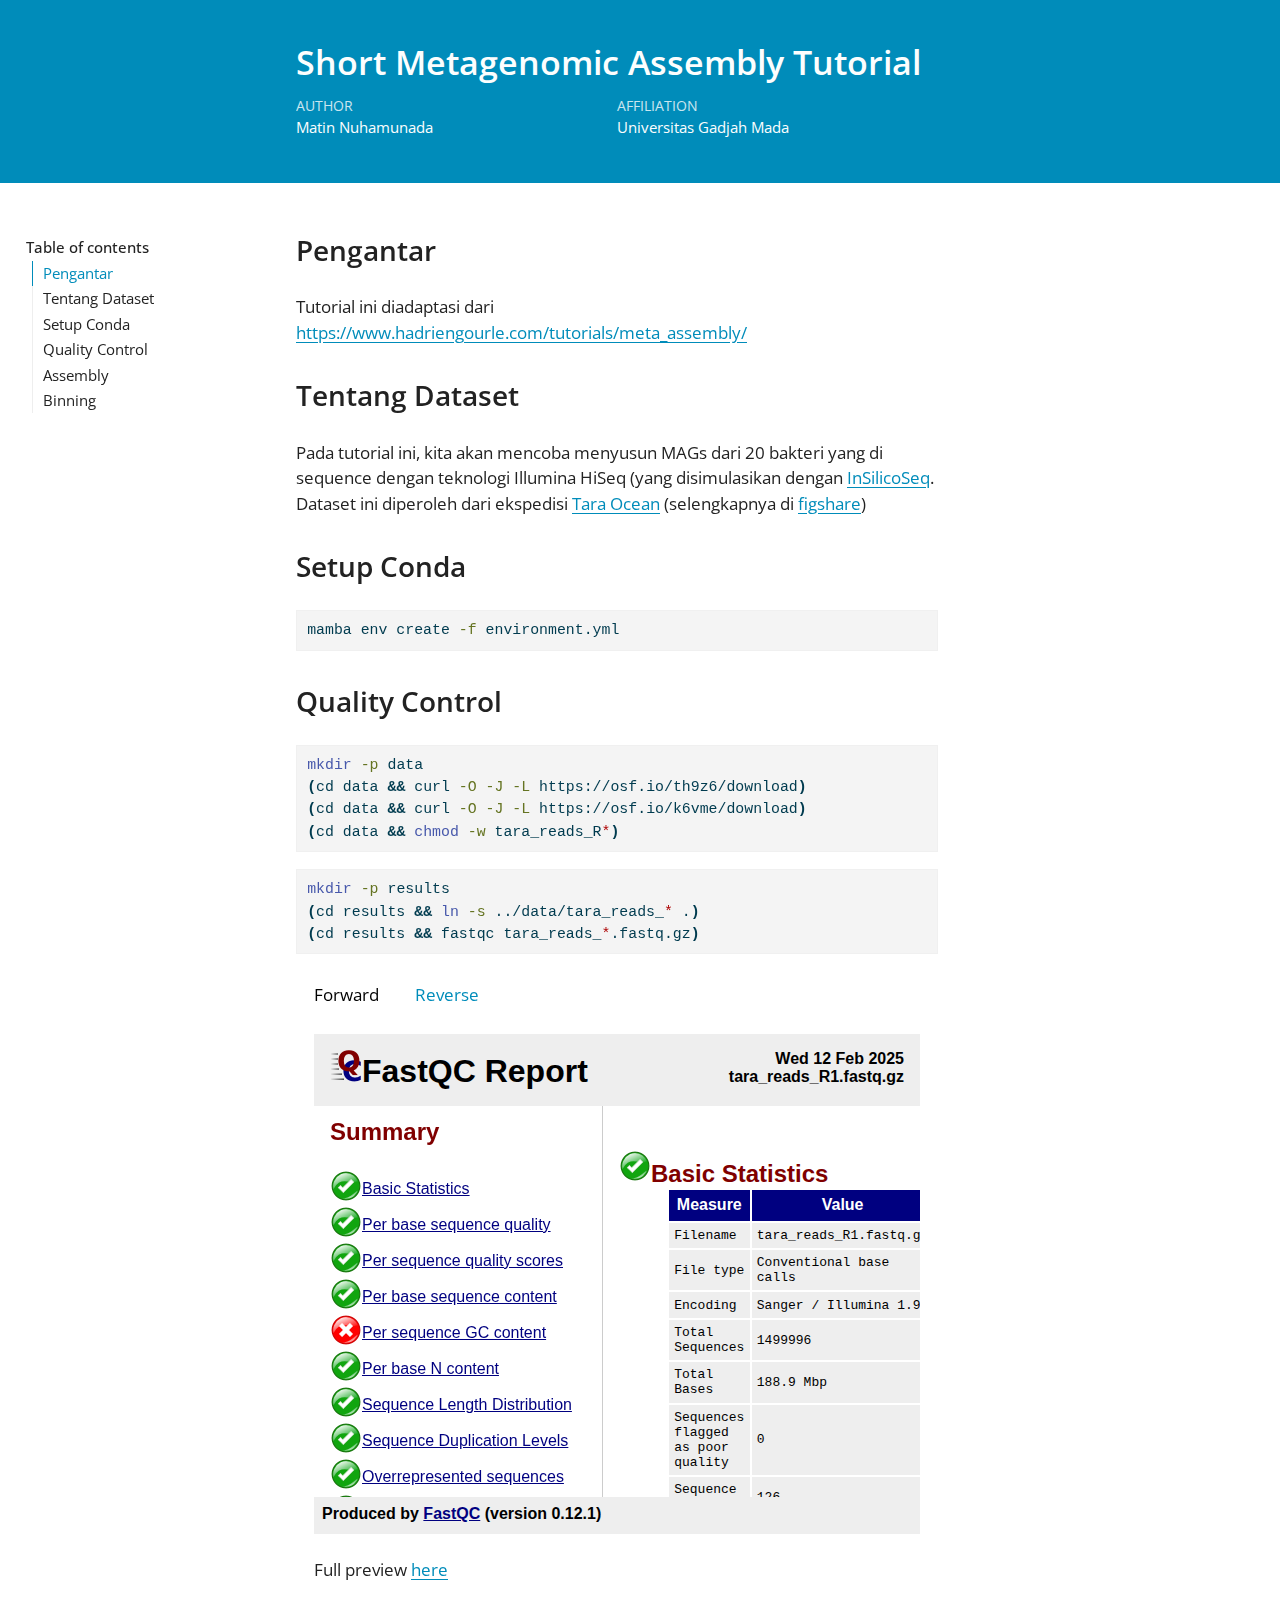
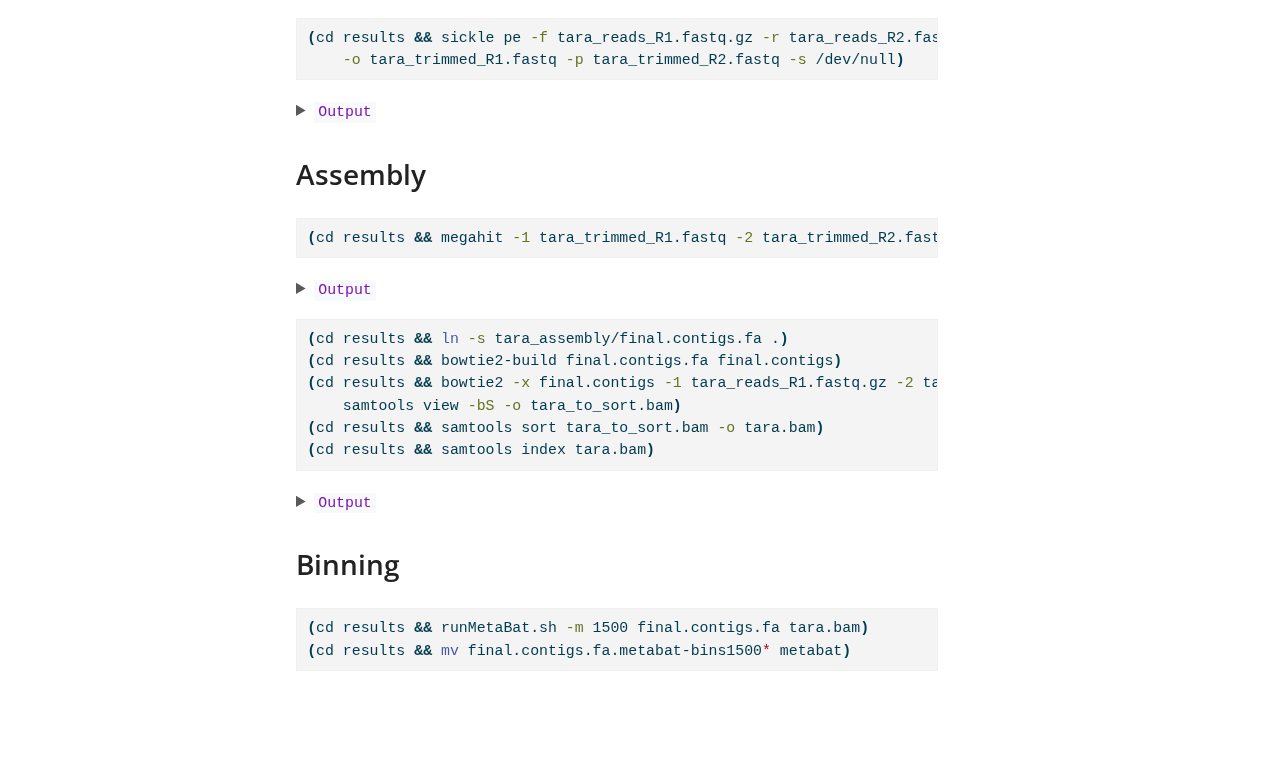
==== commit 07842d98: "Built site for gh-pages" ====
--- a/index.html
+++ b/index.html
@@ -66,7 +66,7 @@
 <link href="site_libs/quarto-html/quarto-syntax-highlighting-549806ee2085284f45b00abea8c6df48.css" rel="stylesheet" id="quarto-text-highlighting-styles">
 <script src="site_libs/bootstrap/bootstrap.min.js"></script>
 <link href="site_libs/bootstrap/bootstrap-icons.css" rel="stylesheet">
-<link href="site_libs/bootstrap/bootstrap-add225cfb01ed150e56605abbaad6ca1.min.css" rel="stylesheet" append-hash="true" id="quarto-bootstrap" data-mode="light">
+<link href="site_libs/bootstrap/bootstrap-49de28bb880fac8aad8f12fd92dedff3.min.css" rel="stylesheet" append-hash="true" id="quarto-bootstrap" data-mode="light">
 <script async="" src="https://hypothes.is/embed.js"></script>
 <script>
   window.document.addEventListener("DOMContentLoaded", function (_event) {
@@ -113,7 +113,7 @@
               </div>
       </div>
       <div class="quarto-title-meta-column-end quarto-other-formats-target">
-      <div class="quarto-alternate-formats"><div class="quarto-title-meta-heading">Other Formats</div><div class="quarto-title-meta-contents"><p><a href="index.docx"><i class="bi bi-file-word"></i>MS Word</a></p></div><div class="quarto-title-meta-contents"><p><a href="index.pdf"><i class="bi bi-file-pdf"></i>PDF</a></p></div></div></div>
+      </div>
     </div>
 
 
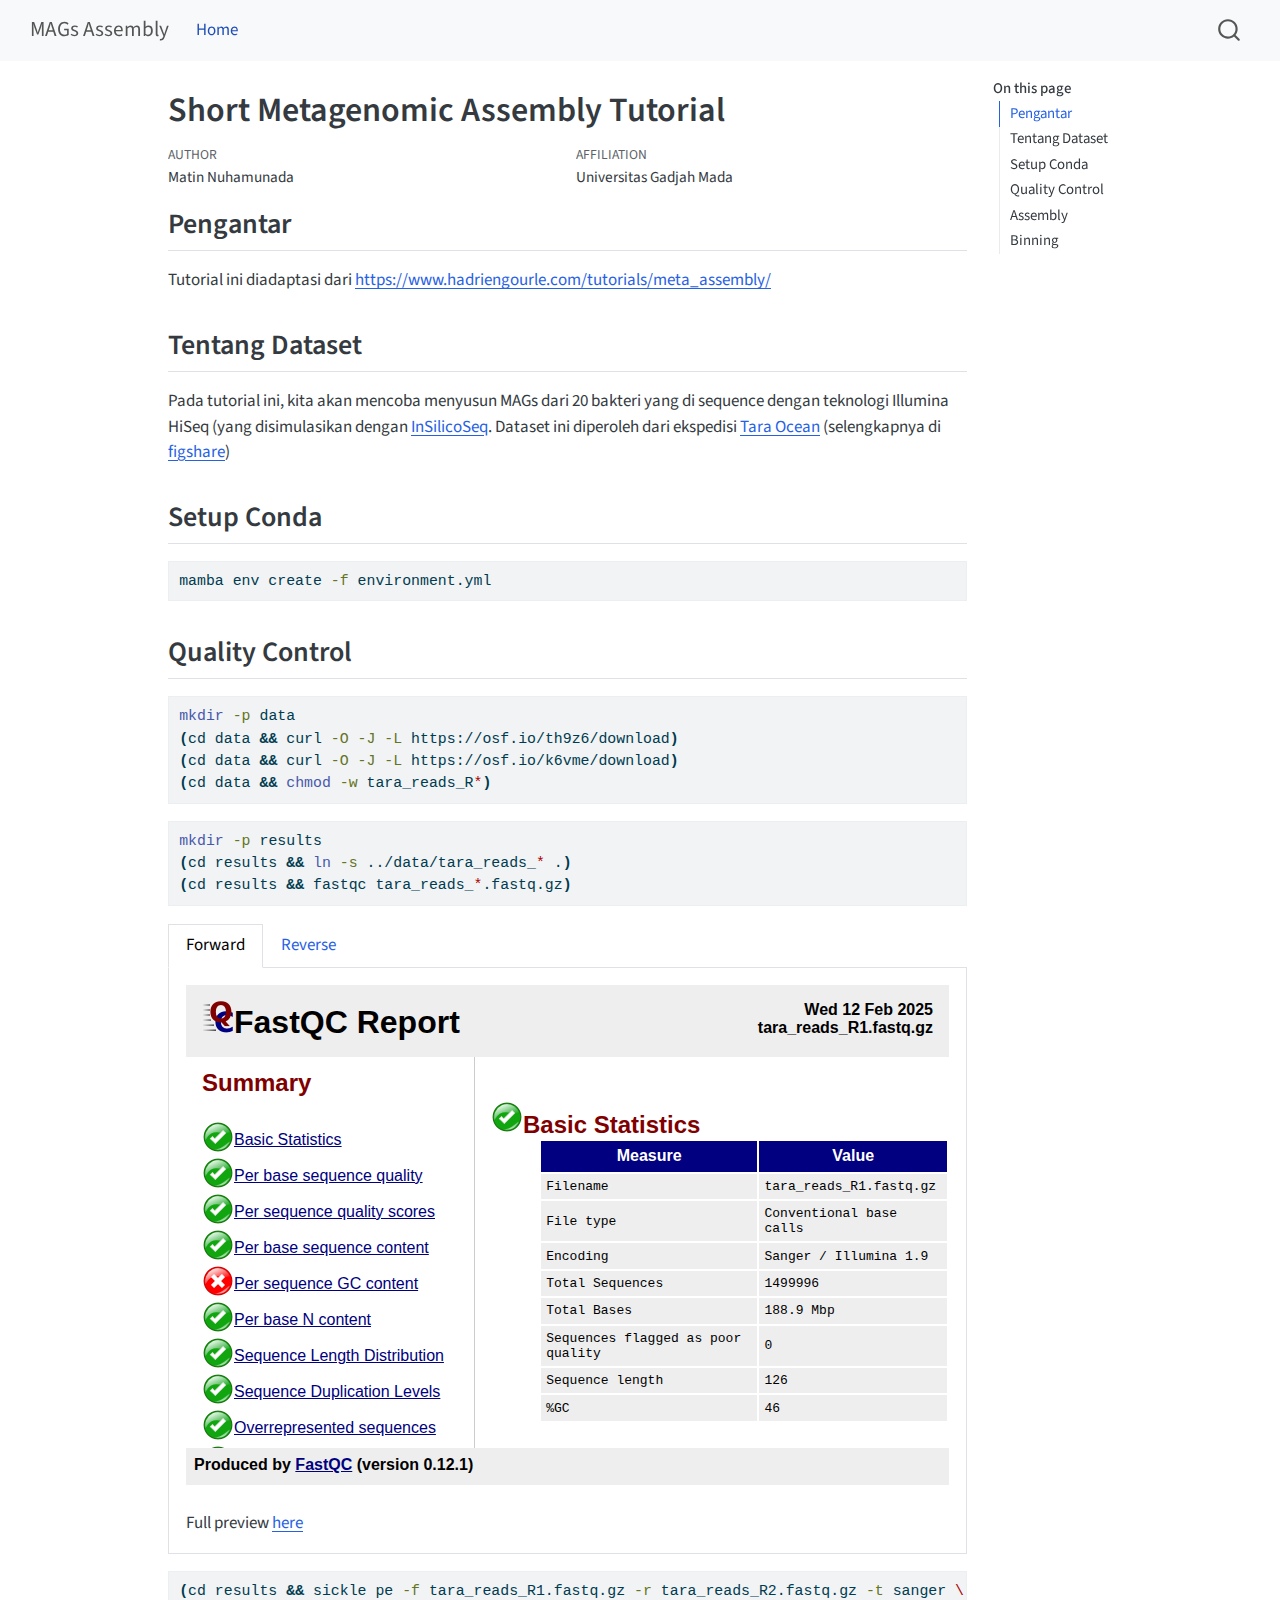
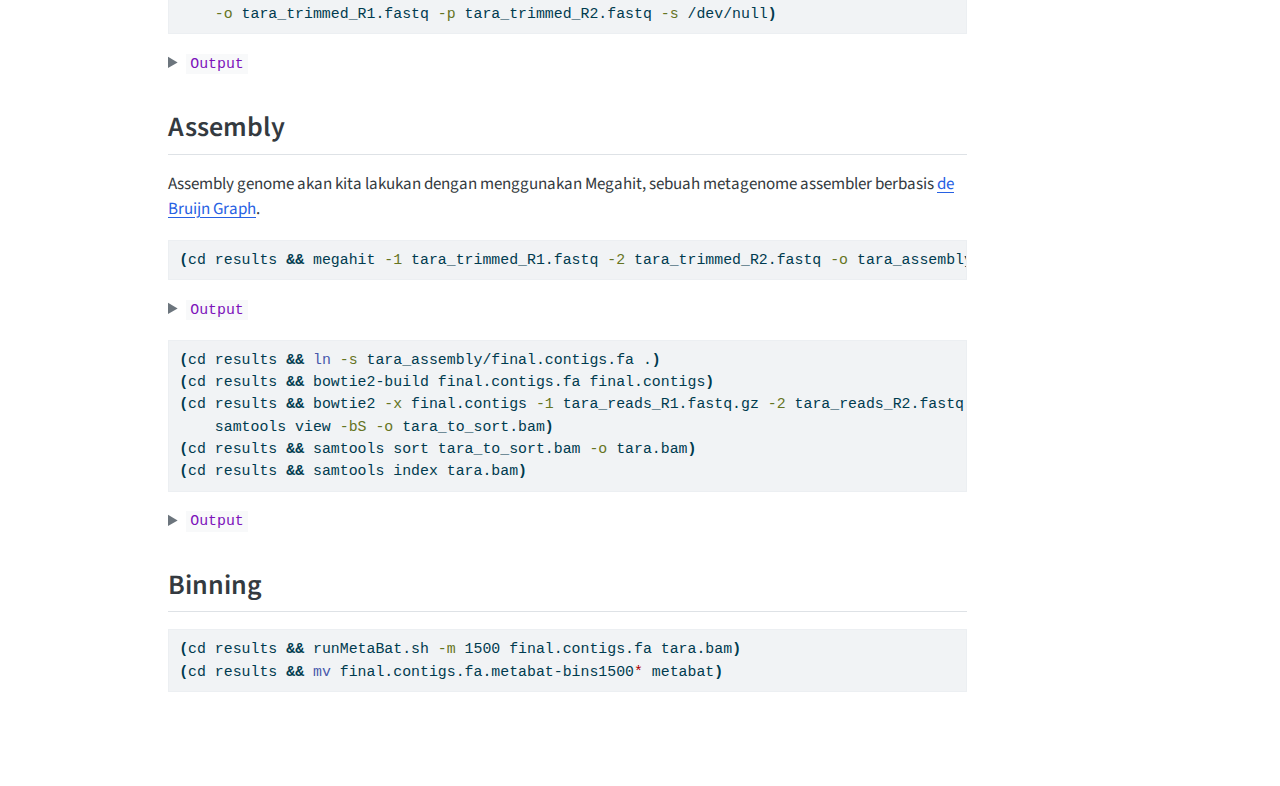
==== commit 1187c770: "Built site for gh-pages" ====
--- a/index.html
+++ b/index.html
@@ -7,7 +7,7 @@
 <meta name="viewport" content="width=device-width, initial-scale=1.0, user-scalable=yes">
 
 
-<title>Short Metagenomic Assembly Tutorial</title>
+<title>Short Metagenomic Assembly Tutorial – MAGs Assembly</title>
 <style>
 code{white-space: pre-wrap;}
 span.smallcaps{font-variant: small-caps;}
@@ -57,7 +57,13 @@
 </style>
 
 
+<script src="site_libs/quarto-nav/quarto-nav.js"></script>
+<script src="site_libs/quarto-nav/headroom.min.js"></script>
 <script src="site_libs/clipboard/clipboard.min.js"></script>
+<script src="site_libs/quarto-search/autocomplete.umd.js"></script>
+<script src="site_libs/quarto-search/fuse.min.js"></script>
+<script src="site_libs/quarto-search/quarto-search.js"></script>
+<meta name="quarto:offset" content="./">
 <script src="site_libs/quarto-html/quarto.js"></script>
 <script src="site_libs/quarto-html/popper.min.js"></script>
 <script src="site_libs/quarto-html/tippy.umd.min.js"></script>
@@ -66,64 +72,73 @@
 <link href="site_libs/quarto-html/quarto-syntax-highlighting-549806ee2085284f45b00abea8c6df48.css" rel="stylesheet" id="quarto-text-highlighting-styles">
 <script src="site_libs/bootstrap/bootstrap.min.js"></script>
 <link href="site_libs/bootstrap/bootstrap-icons.css" rel="stylesheet">
-<link href="site_libs/bootstrap/bootstrap-49de28bb880fac8aad8f12fd92dedff3.min.css" rel="stylesheet" append-hash="true" id="quarto-bootstrap" data-mode="light">
-<script async="" src="https://hypothes.is/embed.js"></script>
-<script>
-  window.document.addEventListener("DOMContentLoaded", function (_event) {
-    document.body.classList.add('hypothesis-enabled');
-  });
-</script>
-
-
-<meta name="citation_title" content="Short Metagenomic Assembly Tutorial">
-<meta name="citation_author" content="Matin Nuhamunada">
-<meta name="citation_language" content="en">
+<link href="site_libs/bootstrap/bootstrap-5c67a7444eebc356e54fdce0a63e8750.min.css" rel="stylesheet" append-hash="true" id="quarto-bootstrap" data-mode="light">
+<script id="quarto-search-options" type="application/json">{
+  "location": "navbar",
+  "copy-button": false,
+  "collapse-after": 3,
+  "panel-placement": "end",
+  "type": "overlay",
+  "limit": 50,
+  "keyboard-shortcut": [
+    "f",
+    "/",
+    "s"
+  ],
+  "show-item-context": false,
+  "language": {
+    "search-no-results-text": "No results",
+    "search-matching-documents-text": "matching documents",
+    "search-copy-link-title": "Copy link to search",
+    "search-hide-matches-text": "Hide additional matches",
+    "search-more-match-text": "more match in this document",
+    "search-more-matches-text": "more matches in this document",
+    "search-clear-button-title": "Clear",
+    "search-text-placeholder": "",
+    "search-detached-cancel-button-title": "Cancel",
+    "search-submit-button-title": "Submit",
+    "search-label": "Search"
+  }
+}</script>
+
+
 </head>
 
-<body>
-
-<header id="title-block-header" class="quarto-title-block default toc-left page-columns page-full">
-  <div class="quarto-title-banner page-columns page-full">
-    <div class="quarto-title column-body">
-      <h1 class="title">Short Metagenomic Assembly Tutorial</h1>
-          </div>
-
-    
-    <div class="quarto-title-meta-container">
-      <div class="quarto-title-meta-column-start">
-            <div class="quarto-title-meta-author">
-          <div class="quarto-title-meta-heading">Author</div>
-          <div class="quarto-title-meta-heading">Affiliation</div>
-          
-                <div class="quarto-title-meta-contents">
-            <p class="author">Matin Nuhamunada </p>
-          </div>
-                <div class="quarto-title-meta-contents">
-                    <p class="affiliation">
-                        Universitas Gadjah Mada
-                      </p>
-                  </div>
-                    </div>
-        
-        <div class="quarto-title-meta">
-
-                      
-          
-                
-              </div>
-      </div>
-      <div class="quarto-title-meta-column-end quarto-other-formats-target">
-      </div>
-    </div>
-
-
-
-    <div class="quarto-other-links-text-target">
-    </div>  </div>
-</header><div id="quarto-content" class="page-columns page-rows-contents page-layout-article toc-left">
-<div id="quarto-sidebar-toc-left" class="sidebar toc-left">
-  <nav id="TOC" role="doc-toc" class="toc-active">
-    <h2 id="toc-title">Table of contents</h2>
+<body class="nav-fixed">
+
+<div id="quarto-search-results"></div>
+  <header id="quarto-header" class="headroom fixed-top">
+    <nav class="navbar navbar-expand-lg " data-bs-theme="dark">
+      <div class="navbar-container container-fluid">
+      <div class="navbar-brand-container mx-auto">
+    <a class="navbar-brand" href="./index.html">
+    <span class="navbar-title">MAGs Assembly</span>
+    </a>
+  </div>
+            <div id="quarto-search" class="" title="Search"></div>
+          <button class="navbar-toggler" type="button" data-bs-toggle="collapse" data-bs-target="#navbarCollapse" aria-controls="navbarCollapse" role="menu" aria-expanded="false" aria-label="Toggle navigation" onclick="if (window.quartoToggleHeadroom) { window.quartoToggleHeadroom(); }">
+  <span class="navbar-toggler-icon"></span>
+</button>
+          <div class="collapse navbar-collapse" id="navbarCollapse">
+            <ul class="navbar-nav navbar-nav-scroll me-auto">
+  <li class="nav-item">
+    <a class="nav-link active" href="./index.html" aria-current="page"> 
+<span class="menu-text">Home</span></a>
+  </li>  
+</ul>
+          </div> <!-- /navcollapse -->
+            <div class="quarto-navbar-tools">
+</div>
+      </div> <!-- /container-fluid -->
+    </nav>
+</header>
+<!-- content -->
+<div id="quarto-content" class="quarto-container page-columns page-rows-contents page-layout-article page-navbar">
+<!-- sidebar -->
+<!-- margin-sidebar -->
+    <div id="quarto-margin-sidebar" class="sidebar margin-sidebar">
+        <nav id="TOC" role="doc-toc" class="toc-active">
+    <h2 id="toc-title">On this page</h2>
    
   <ul>
   <li><a href="#pengantar" id="toc-pengantar" class="nav-link active" data-scroll-target="#pengantar">Pengantar</a></li>
@@ -134,14 +149,40 @@
   <li><a href="#binning" id="toc-binning" class="nav-link" data-scroll-target="#binning">Binning</a></li>
   </ul>
 </nav>
+    </div>
+<!-- main -->
+<main class="content" id="quarto-document-content">
+
+<header id="title-block-header" class="quarto-title-block default">
+<div class="quarto-title">
+<h1 class="title">Short Metagenomic Assembly Tutorial</h1>
 </div>
-<div id="quarto-margin-sidebar" class="sidebar margin-sidebar zindex-bottom">
-</div>
-<main class="content quarto-banner-title-block" id="quarto-document-content">
-
-
-
+
+
+<div class="quarto-title-meta-author">
+  <div class="quarto-title-meta-heading">Author</div>
+  <div class="quarto-title-meta-heading">Affiliation</div>
   
+    <div class="quarto-title-meta-contents">
+    <p class="author">Matin Nuhamunada </p>
+  </div>
+  <div class="quarto-title-meta-contents">
+        <p class="affiliation">
+            Universitas Gadjah Mada
+          </p>
+      </div>
+  </div>
+
+<div class="quarto-title-meta">
+
+      
+  
+    
+  </div>
+  
+
+
+</header>
 
 
 <section id="pengantar" class="level2">
@@ -166,7 +207,7 @@
 <span id="cb3-2"><a href="#cb3-2" aria-hidden="true" tabindex="-1"></a><span class="kw">(</span><span class="bu">cd</span> results <span class="kw">&amp;&amp;</span> <span class="fu">ln</span> <span class="at">-s</span> ../data/tara_reads_<span class="pp">*</span> .<span class="kw">)</span></span>
 <span id="cb3-3"><a href="#cb3-3" aria-hidden="true" tabindex="-1"></a><span class="kw">(</span><span class="bu">cd</span> results <span class="kw">&amp;&amp;</span> <span class="ex">fastqc</span> tara_reads_<span class="pp">*</span>.fastq.gz<span class="kw">)</span></span></code><button title="Copy to Clipboard" class="code-copy-button"><i class="bi"></i></button></pre></div>
 <div class="tabset-margin-container"></div><div class="panel-tabset">
-<ul class="nav nav-tabs" role="tablist"><li class="nav-item" role="presentation"><a class="nav-link active" id="tabset-1-1-tab" data-bs-toggle="tab" data-bs-target="#tabset-1-1" role="tab" aria-controls="tabset-1-1" aria-selected="true" href="">Forward</a></li><li class="nav-item" role="presentation"><a class="nav-link" id="tabset-1-2-tab" data-bs-toggle="tab" data-bs-target="#tabset-1-2" role="tab" aria-controls="tabset-1-2" aria-selected="false" href="">Reverse</a></li></ul>
+<ul class="nav nav-tabs" role="tablist"><li class="nav-item" role="presentation"><a class="nav-link active" id="tabset-1-1-tab" data-bs-toggle="tab" data-bs-target="#tabset-1-1" role="tab" aria-controls="tabset-1-1" aria-selected="true">Forward</a></li><li class="nav-item" role="presentation"><a class="nav-link" id="tabset-1-2-tab" data-bs-toggle="tab" data-bs-target="#tabset-1-2" role="tab" aria-controls="tabset-1-2" aria-selected="false">Reverse</a></li></ul>
 <div class="tab-content">
 <div id="tabset-1-1" class="tab-pane active" role="tabpanel" aria-labelledby="tabset-1-1-tab">
 <iframe src="results/tara_reads_R1_fastqc.html" width="100%" height="500px">
@@ -194,6 +235,7 @@
 </section>
 <section id="assembly" class="level2">
 <h2 class="anchored" data-anchor-id="assembly">Assembly</h2>
+<p>Assembly genome akan kita lakukan dengan menggunakan Megahit, sebuah metagenome assembler berbasis <a href="https://data-science-sequencing.github.io/Win2018/lectures/lecture7/">de Bruijn Graph</a>.</p>
 <div class="sourceCode" id="cb6"><pre class="sourceCode bash code-with-copy"><code class="sourceCode bash"><span id="cb6-1"><a href="#cb6-1" aria-hidden="true" tabindex="-1"></a><span class="kw">(</span><span class="bu">cd</span> results <span class="kw">&amp;&amp;</span> <span class="ex">megahit</span> <span class="at">-1</span> tara_trimmed_R1.fastq <span class="at">-2</span> tara_trimmed_R2.fastq <span class="at">-o</span> tara_assembly<span class="kw">)</span></span></code><button title="Copy to Clipboard" class="code-copy-button"><i class="bi"></i></button></pre></div>
 <details>
 <summary>
@@ -754,10 +796,11 @@
 <h2 class="anchored" data-anchor-id="binning">Binning</h2>
 <div class="sourceCode" id="cb10"><pre class="sourceCode bash code-with-copy"><code class="sourceCode bash"><span id="cb10-1"><a href="#cb10-1" aria-hidden="true" tabindex="-1"></a><span class="kw">(</span><span class="bu">cd</span> results <span class="kw">&amp;&amp;</span> <span class="ex">runMetaBat.sh</span> <span class="at">-m</span> 1500 final.contigs.fa tara.bam<span class="kw">)</span></span>
 <span id="cb10-2"><a href="#cb10-2" aria-hidden="true" tabindex="-1"></a><span class="kw">(</span><span class="bu">cd</span> results <span class="kw">&amp;&amp;</span> <span class="fu">mv</span> final.contigs.fa.metabat-bins1500<span class="pp">*</span> metabat<span class="kw">)</span></span></code><button title="Copy to Clipboard" class="code-copy-button"><i class="bi"></i></button></pre></div>
+
+
 </section>
 
-</main>
-<!-- /main column -->
+</main> <!-- /main -->
 <script id="quarto-html-after-body" type="application/javascript">
 window.document.addEventListener("DOMContentLoaded", function (event) {
   const toggleBodyColorMode = (bsSheetEl) => {
@@ -848,7 +891,7 @@
   }
     var localhostRegex = new RegExp(/^(?:http|https):\/\/localhost\:?[0-9]*\//);
     var mailtoRegex = new RegExp(/^mailto:/);
-      var filterRegex = new RegExp('/' + window.location.host + '/');
+      var filterRegex = new RegExp("https:\/\/lab-biotek-bio-ugm\.github\.io\/short_read_metagenomics_tutorial\/");
     var isInternal = (href) => {
         return filterRegex.test(href) || localhostRegex.test(href) || mailtoRegex.test(href);
     }
